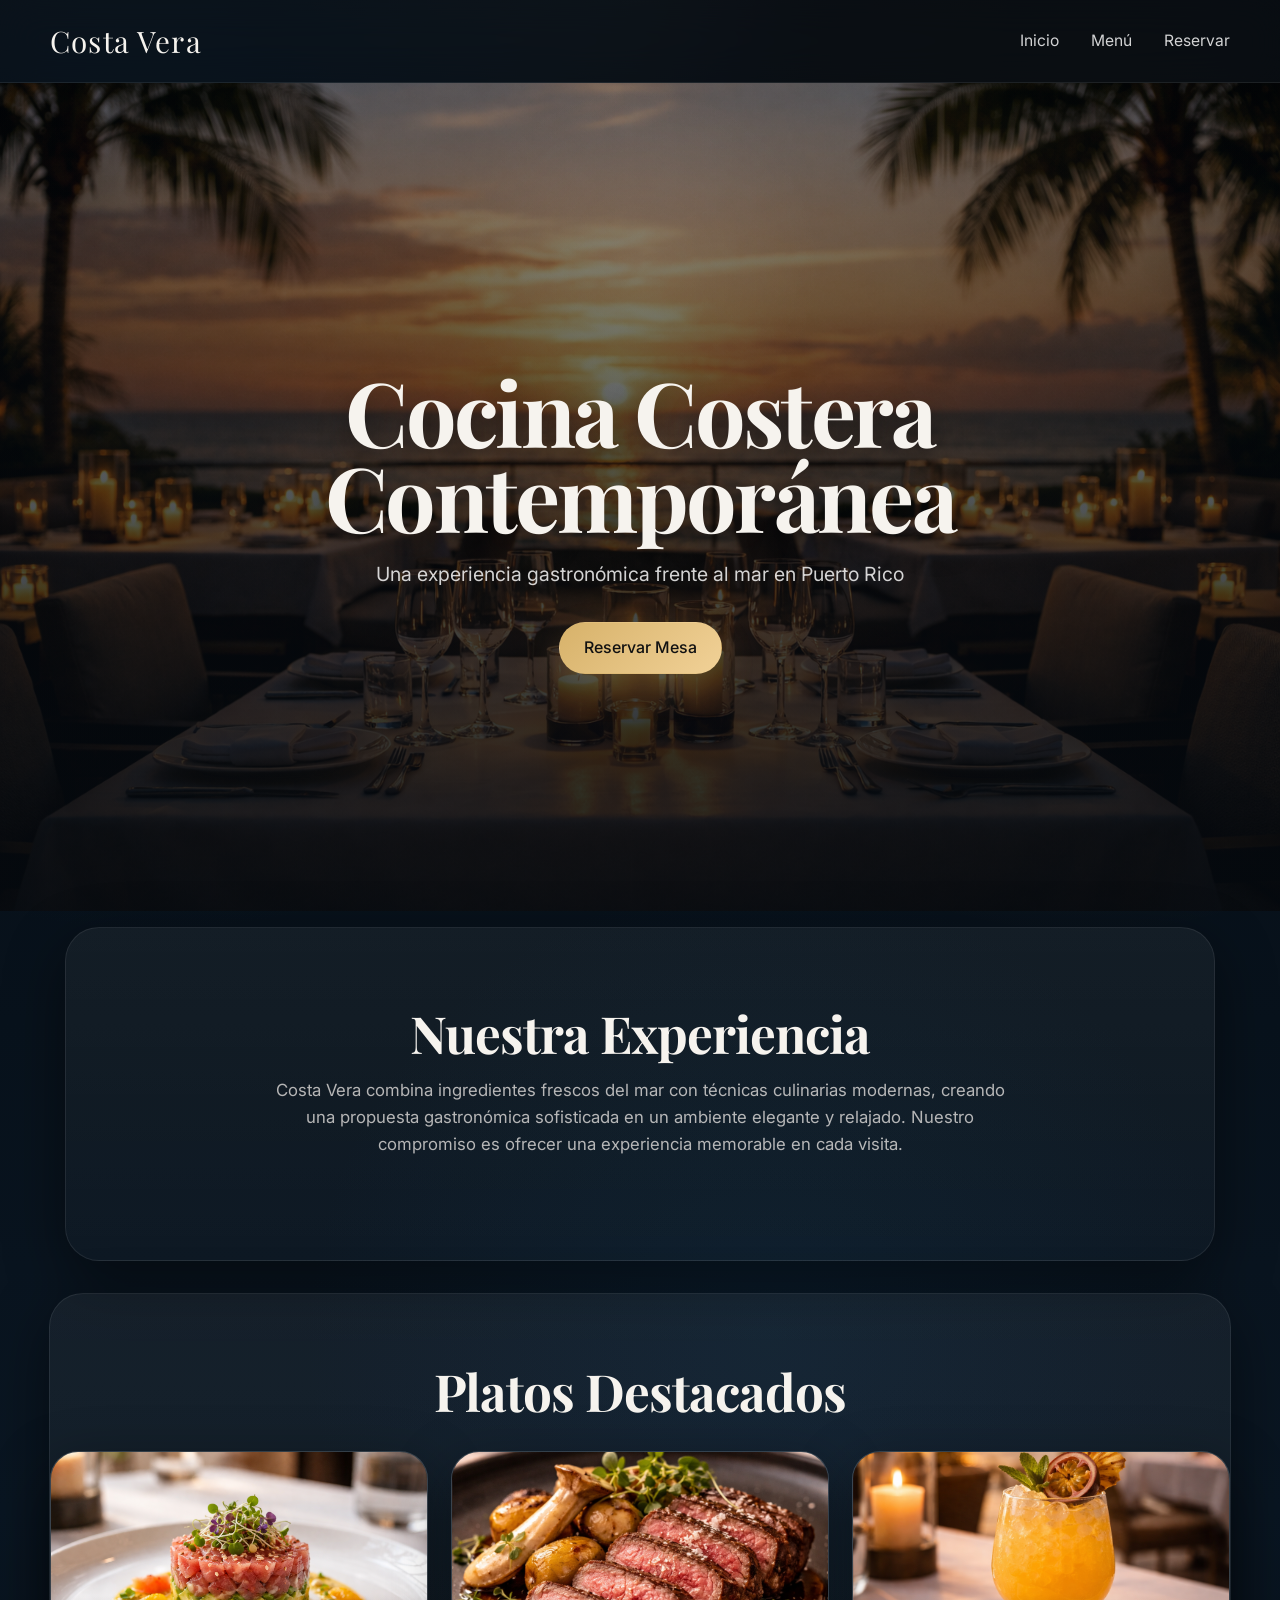
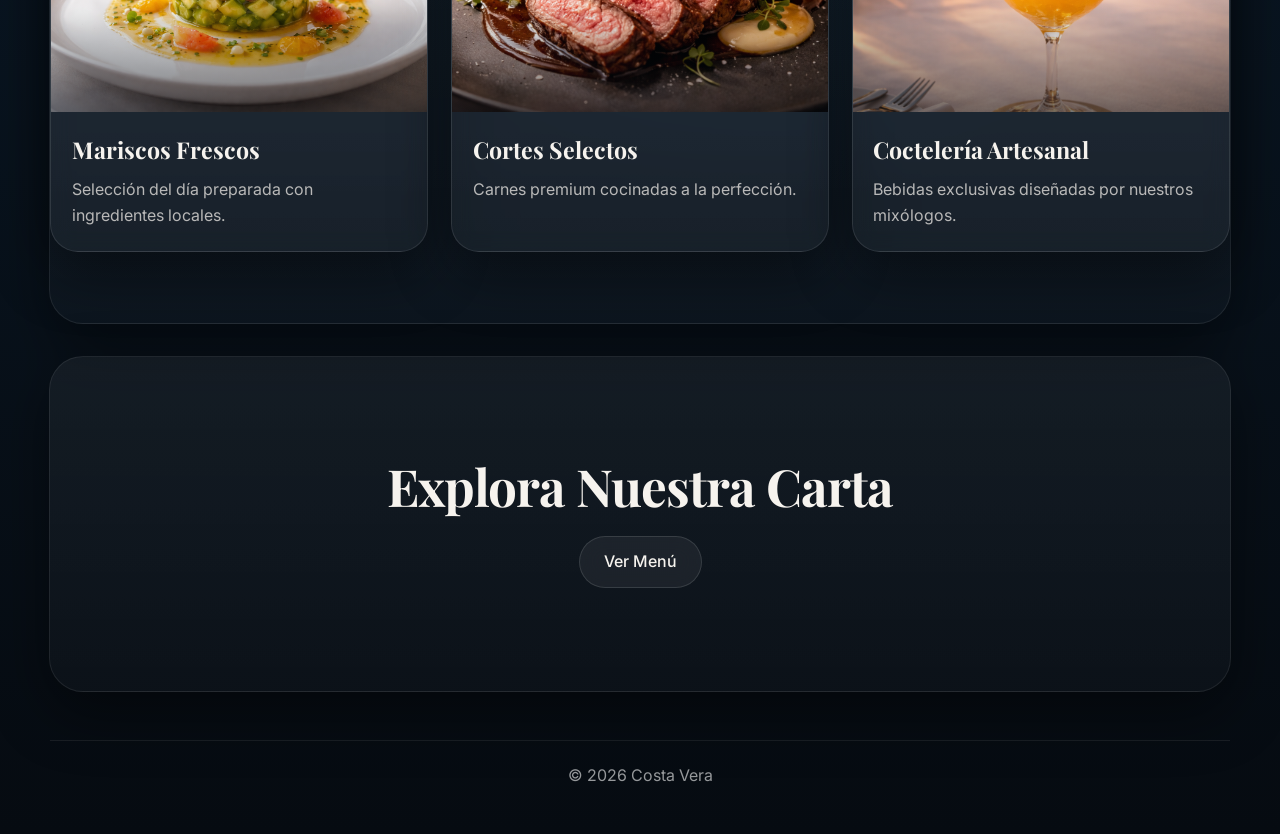
==== index.html @ 9f325da0 "Update index.html" ====
<!DOCTYPE html>
<html lang="es">
<head>
  <meta charset="UTF-8">
<meta name="viewport" content="width=device-width, initial-scale=1.0, viewport-fit=cover">
<meta name="theme-color" content="#060b11">
  <title>Costa Vera | Restaurante</title>

  <!-- CSS -->
  <link rel="stylesheet" href="css/styles.css">

  <!-- Fonts -->
  <link href="https://fonts.googleapis.com/css2?family=Playfair+Display:wght@500;700&family=Inter:wght@300;400;500&display=swap" rel="stylesheet">
</head>

<body>

  <!-- NAVBAR -->
  <header class="header">
    <div class="container nav">
      <div class="logo">Costa Vera</div>

      <nav>
        <ul class="nav-links">
          <li><a href="index.html">Inicio</a></li>
          <li><a href="menu.html">Menú</a></li>
          <li><a href="reservas.html">Reservar</a></li>
        </ul>
      </nav>
    </div>
  </header>

  <!-- HERO -->
  <section class="hero">
    <div class="hero-overlay">
      <h1>Cocina Costera Contemporánea</h1>
      <p>Una experiencia gastronómica frente al mar en Puerto Rico</p>
      <a href="reservas.html" class="btn-primary">Reservar Mesa</a>
    </div>
  </section>

  <!-- ABOUT -->
  <section class="about container">
    <div class="about-text">
      <h2>Nuestra Experiencia</h2>
      <p>
        Costa Vera combina ingredientes frescos del mar con técnicas culinarias modernas,
        creando una propuesta gastronómica sofisticada en un ambiente elegante y relajado.
        Nuestro compromiso es ofrecer una experiencia memorable en cada visita.
      </p>
    </div>
  </section>

  <!-- FEATURED DISHES -->
  <section class="featured">
    <div class="container">
      <h2>Platos Destacados</h2>

      <div class="cards">

     <div class="card">
  <div class="card-img" style="background-image: url('assets/img/dish1.jpg');"></div>
  <h3>Mariscos Frescos</h3>
  <p>Selección del día preparada con ingredientes locales.</p>
</div>

<div class="card">
  <div class="card-img" style="background-image: url('assets/img/dish2.jpg');"></div>
  <h3>Cortes Selectos</h3>
  <p>Carnes premium cocinadas a la perfección.</p>
</div>

<div class="card">
  <div class="card-img" style="background-image: url('assets/img/cocktail1.jpg');"></div>
  <h3>Coctelería Artesanal</h3>
  <p>Bebidas exclusivas diseñadas por nuestros mixólogos.</p>
</div>

      </div>
    </div>
  </section>

  <!-- CTA -->
  <section class="cta">
    <div class="container">
      <h2>Explora Nuestra Carta</h2>
      <a href="menu.html" class="btn-secondary">Ver Menú</a>
    </div>
  </section>

  <!-- FOOTER -->
  <footer class="footer">
    <div class="container">
      <p>© 2026 Costa Vera</p>
    </div>
  </footer>

</body>
</html>
---- css/styles.css ----
:root {
  --bg: #060b11;
  --bg-2: #0b1320;
  --bg-3: #0f1c2b;
  --surface: rgba(255, 255, 255, 0.06);
  --surface-strong: rgba(255, 255, 255, 0.1);
  --border: rgba(255, 255, 255, 0.12);
  --text: #f6f3ee;
  --muted: rgba(246, 243, 238, 0.72);
  --gold: #d8b36a;
  --gold-soft: rgba(216, 179, 106, 0.22);
  --shadow: 0 20px 60px rgba(0, 0, 0, 0.45);
  --radius-xl: 28px;
  --radius-lg: 22px;
  --radius-md: 16px;
  --container: 1180px;
  --transition: 0.35s ease;
}

* {
  margin: 0;
  padding: 0;
  box-sizing: border-box;
}

html {
  scroll-behavior: smooth;
}

body {
  font-family: 'Inter', sans-serif;
  color: var(--text);
  background:
    radial-gradient(circle at 12% 10%, rgba(35, 90, 138, 0.28), transparent 28%),
    radial-gradient(circle at 85% 18%, rgba(216, 179, 106, 0.14), transparent 22%),
    radial-gradient(circle at 60% 55%, rgba(15, 59, 94, 0.18), transparent 30%),
    linear-gradient(180deg, #05080d 0%, #071019 32%, #0a1622 62%, #060b11 100%);
  min-height: 100vh;
  line-height: 1.6;
  position: relative;
  overflow-x: hidden;
}

/* Fondo global premium por capas */
body::before {
  content: "";
  position: fixed;
  inset: 0;
  background:
    linear-gradient(to bottom, rgba(255,255,255,0.03), transparent 20%, transparent 80%, rgba(255,255,255,0.02)),
    radial-gradient(circle at top, rgba(255,255,255,0.04), transparent 35%);
  pointer-events: none;
  z-index: -2;
}

body::after {
  content: "";
  position: fixed;
  inset: 0;
  background-image:
    linear-gradient(rgba(255,255,255,0.025) 1px, transparent 1px),
    linear-gradient(90deg, rgba(255,255,255,0.025) 1px, transparent 1px);
  background-size: 120px 120px;
  mask-image: linear-gradient(to bottom, rgba(0,0,0,0.35), rgba(0,0,0,0.05));
  opacity: 0.22;
  pointer-events: none;
  z-index: -1;
}

img {
  max-width: 100%;
  display: block;
}

a {
  text-decoration: none;
  color: inherit;
}

button,
input,
select,
textarea {
  font: inherit;
}

.container {
  width: min(var(--container), calc(100% - 2rem));
  margin: 0 auto;
}

/* HEADER */
.header {
  position: sticky;
  top: 0;
  z-index: 100;
  backdrop-filter: blur(18px);
  -webkit-backdrop-filter: blur(18px);
  background: rgba(6, 11, 17, 0.55);
  border-bottom: 1px solid rgba(255,255,255,0.08);
}

.nav {
  min-height: 82px;
  display: flex;
  align-items: center;
  justify-content: space-between;
  gap: 1rem;
}

.logo {
  font-family: 'Playfair Display', serif;
  font-size: 1.85rem;
  letter-spacing: 0.04em;
  color: var(--text);
}

.nav-links {
  list-style: none;
  display: flex;
  align-items: center;
  gap: 2rem;
}

.nav-links a {
  color: rgba(255,255,255,0.82);
  font-size: 0.98rem;
  transition: color var(--transition), opacity var(--transition);
  position: relative;
}

.nav-links a::after {
  content: "";
  position: absolute;
  left: 0;
  bottom: -8px;
  width: 100%;
  height: 1px;
  background: linear-gradient(90deg, transparent, var(--gold), transparent);
  transform: scaleX(0);
  transform-origin: center;
  transition: transform var(--transition);
}

.nav-links a:hover {
  color: #fff;
}

.nav-links a:hover::after {
  transform: scaleX(1);
}

/* BOTONES */
.btn-primary,
.btn-secondary {
  display: inline-flex;
  align-items: center;
  justify-content: center;
  min-height: 52px;
  padding: 0 1.5rem;
  border-radius: 999px;
  font-weight: 500;
  transition: transform var(--transition), box-shadow var(--transition), background var(--transition), border-color var(--transition);
  border: 1px solid transparent;
}

.btn-primary {
  background: linear-gradient(135deg, #d7b26a 0%, #f1d197 100%);
  color: #111;
  box-shadow: 0 14px 34px rgba(216, 179, 106, 0.22);
}

.btn-primary:hover {
  transform: translateY(-2px);
  box-shadow: 0 20px 40px rgba(216, 179, 106, 0.28);
}

.btn-secondary {
  background: rgba(255,255,255,0.06);
  color: var(--text);
  border-color: rgba(255,255,255,0.12);
  backdrop-filter: blur(12px);
  -webkit-backdrop-filter: blur(12px);
}

.btn-secondary:hover {
  transform: translateY(-2px);
  background: rgba(255,255,255,0.1);
  border-color: rgba(255,255,255,0.2);
}

.full {
  width: 100%;
}

/* HERO HOME */
.hero {
  min-height: 92vh;
  display: flex;
  align-items: center;
  justify-content: center;
  text-align: center;
  position: relative;
  padding: 7rem 1rem 4rem;
  background:
    linear-gradient(180deg, rgba(4, 8, 12, 0.32), rgba(4, 8, 12, 0.65)),
    url('../assets/img/hero.jpg') center center / cover no-repeat;
}

.hero::before {
  content: "";
  position: absolute;
  inset: 0;
  background:
    radial-gradient(circle at 50% 22%, rgba(255,255,255,0.08), transparent 20%),
    linear-gradient(to bottom, rgba(6, 11, 17, 0.15), rgba(6, 11, 17, 0.65));
}

.hero-overlay {
  position: relative;
  z-index: 1;
  max-width: 860px;
  padding: 2rem;
}

.hero-overlay h1 {
  font-family: 'Playfair Display', serif;
  font-size: clamp(2.8rem, 7vw, 5.8rem);
  line-height: 0.95;
  font-weight: 700;
  letter-spacing: -0.03em;
  margin-bottom: 1.25rem;
  text-shadow: 0 12px 30px rgba(0,0,0,0.45);
}

.hero-overlay p {
  max-width: 700px;
  margin: 0 auto 2rem;
  font-size: clamp(1rem, 2vw, 1.22rem);
  color: rgba(255,255,255,0.82);
}

/* SECCIONES GENERALES */
section {
  position: relative;
}

.about,
.featured,
.cta,
.menu-hero,
.menu-categories,
.menu-section,
.reservas-hero,
.reservas-form-section {
  padding: 5.5rem 0;
}

/* Paneles por zonas */
.about::before,
.featured::before,
.cta::before,
.menu-hero::before,
.menu-categories::before,
.menu-section::before,
.reservas-hero::before,
.reservas-form-section::before {
  content: "";
  position: absolute;
  inset: 1rem auto 1rem auto;
  width: min(var(--container), calc(100% - 2rem));
  left: 50%;
  transform: translateX(-50%);
  border-radius: 34px;
  background: linear-gradient(180deg, rgba(255,255,255,0.05), rgba(255,255,255,0.025));
  border: 1px solid rgba(255,255,255,0.08);
  box-shadow: var(--shadow);
  z-index: 0;
}

.about > *,
.featured > *,
.cta > *,
.menu-hero > *,
.menu-categories > *,
.menu-section > *,
.reservas-hero > *,
.reservas-form-section > * {
  position: relative;
  z-index: 1;
}

/* HOME ABOUT */
.about {
  padding-top: 4rem;
}

.about .about-text {
  max-width: 780px;
  margin: 0 auto;
  text-align: center;
  padding: 2rem 1rem;
}

.about h2,
.featured h2,
.cta h2,
.menu-hero h1,
.menu-section h2,
.reservas-hero h1 {
  font-family: 'Playfair Display', serif;
  font-size: clamp(2rem, 4vw, 3.2rem);
  line-height: 1.05;
  margin-bottom: 1rem;
  letter-spacing: -0.02em;
}

.about p,
.cta p,
.menu-hero p,
.reservas-hero p {
  color: var(--muted);
  font-size: 1.05rem;
  max-width: 760px;
}

/* FEATURED */
.featured .container > h2 {
  text-align: center;
  margin-bottom: 2rem;
}

.cards {
  display: grid;
  grid-template-columns: repeat(3, 1fr);
  gap: 1.4rem;
}

.card {
  background: linear-gradient(180deg, rgba(255,255,255,0.08), rgba(255,255,255,0.04));
  border: 1px solid rgba(255,255,255,0.1);
  border-radius: var(--radius-xl);
  overflow: hidden;
  box-shadow: var(--shadow);
  transition: transform var(--transition), border-color var(--transition), box-shadow var(--transition);
  backdrop-filter: blur(10px);
  -webkit-backdrop-filter: blur(10px);
}

.card:hover {
  transform: translateY(-6px);
  border-color: rgba(216, 179, 106, 0.35);
  box-shadow: 0 24px 60px rgba(0, 0, 0, 0.55);
}

.card-img {
  height: 260px;
  background-size: cover;
  background-position: center;
  position: relative;
}

.card-img::after {
  content: "";
  position: absolute;
  inset: 0;
  background: linear-gradient(to top, rgba(6,11,17,0.55), transparent 45%);
}

.card h3,
.card p {
  padding-left: 1.3rem;
  padding-right: 1.3rem;
}

.card h3 {
  font-family: 'Playfair Display', serif;
  font-size: 1.45rem;
  margin-top: 1.2rem;
  margin-bottom: 0.55rem;
}

.card p {
  padding-bottom: 1.4rem;
  color: var(--muted);
}

/* CTA */
.cta .container {
  text-align: center;
  padding: 2rem 1rem;
}

.cta h2 {
  margin-bottom: 1.4rem;
}

/* MENU PAGE */
.menu-page {
  position: relative;
}

.menu-hero {
  text-align: center;
  padding-top: 6.5rem;
  padding-bottom: 3.5rem;
}

.menu-hero p {
  margin: 0 auto;
}

.menu-categories {
  padding-top: 0;
  padding-bottom: 2rem;
}

.menu-categories::before {
  top: 0;
  bottom: 0;
  background: transparent;
  border: 0;
  box-shadow: none;
}

.category-pills {
  display: flex;
  justify-content: center;
  gap: 0.85rem;
  flex-wrap: wrap;
}

.category-pill {
  border: 1px solid rgba(255,255,255,0.12);
  background: rgba(255,255,255,0.06);
  color: rgba(255,255,255,0.86);
  padding: 0.8rem 1.15rem;
  border-radius: 999px;
  cursor: pointer;
  transition: all var(--transition);
  backdrop-filter: blur(10px);
  -webkit-backdrop-filter: blur(10px);
}

.category-pill:hover,
.category-pill.active {
  background: linear-gradient(135deg, #d7b26a 0%, #f1d197 100%);
  color: #111;
  border-color: transparent;
  box-shadow: 0 10px 24px rgba(216, 179, 106, 0.2);
}

.menu-section {
  padding-top: 2.5rem;
}

.menu-section h2 {
  text-align: center;
  margin-bottom: 2rem;
}

.alt-section::before {
  background:
    linear-gradient(180deg, rgba(255,255,255,0.06), rgba(255,255,255,0.03)),
    radial-gradient(circle at right top, rgba(216,179,106,0.08), transparent 22%);
}

.menu-grid {
  display: grid;
  grid-template-columns: repeat(3, 1fr);
  gap: 1.4rem;
}

.menu-card {
  background: linear-gradient(180deg, rgba(255,255,255,0.08), rgba(255,255,255,0.045));
  border: 1px solid rgba(255,255,255,0.1);
  border-radius: var(--radius-xl);
  overflow: hidden;
  box-shadow: var(--shadow);
  transition: transform var(--transition), border-color var(--transition), box-shadow var(--transition);
  backdrop-filter: blur(12px);
  -webkit-backdrop-filter: blur(12px);
}

.menu-card:hover {
  transform: translateY(-6px);
  border-color: rgba(216, 179, 106, 0.35);
  box-shadow: 0 24px 60px rgba(0, 0, 0, 0.55);
}

.menu-card-img {
  height: 250px;
  background-size: cover;
  background-position: center;
}

.menu-card-body {
  padding: 1.25rem;
}

.menu-card-top {
  display: flex;
  justify-content: space-between;
  gap: 1rem;
  align-items: flex-start;
  margin-bottom: 0.75rem;
}

.menu-card-top h3 {
  font-family: 'Playfair Display', serif;
  font-size: 1.38rem;
  line-height: 1.2;
}

.menu-card-top span {
  color: var(--gold);
  font-weight: 600;
  white-space: nowrap;
}

.menu-card p {
  color: var(--muted);
  margin-bottom: 1rem;
}

.menu-detail-btn {
  border: 1px solid rgba(255,255,255,0.12);
  background: rgba(255,255,255,0.06);
  color: var(--text);
  padding: 0.78rem 1rem;
  border-radius: 999px;
  cursor: pointer;
  transition: all var(--transition);
}

.menu-detail-btn:hover {
  background: rgba(255,255,255,0.12);
  border-color: rgba(216, 179, 106, 0.3);
}

/* MODAL */
.menu-modal {
  position: fixed;
  inset: 0;
  background: rgba(4, 8, 12, 0.75);
  display: none;
  align-items: center;
  justify-content: center;
  padding: 1rem;
  z-index: 999;
  backdrop-filter: blur(10px);
  -webkit-backdrop-filter: blur(10px);
}

.menu-modal.open {
  display: flex;
}

.menu-modal-box {
  width: min(760px, 100%);
  background: linear-gradient(180deg, rgba(12,19,29,0.95), rgba(8,13,20,0.95));
  border: 1px solid rgba(255,255,255,0.12);
  border-radius: 28px;
  box-shadow: 0 30px 80px rgba(0,0,0,0.6);
  overflow: hidden;
  position: relative;
}

.menu-modal-close {
  position: absolute;
  top: 14px;
  right: 14px;
  width: 42px;
  height: 42px;
  border: 0;
  border-radius: 50%;
  background: rgba(255,255,255,0.12);
  color: #fff;
  font-size: 1.5rem;
  cursor: pointer;
  z-index: 2;
}

.menu-modal-img {
  height: 320px;
  background-size: cover;
  background-position: center;
}

#modalTitle,
#modalPrice,
#modalDescription,
#modalExtra {
  padding-left: 1.5rem;
  padding-right: 1.5rem;
}

#modalTitle {
  font-family: 'Playfair Display', serif;
  font-size: 2rem;
  margin-top: 1.4rem;
  margin-bottom: 0.4rem;
}

.menu-modal-price,
#modalPrice {
  color: var(--gold);
  font-weight: 600;
  margin-bottom: 0.85rem;
}

#modalDescription {
  color: var(--muted);
  margin-bottom: 0.8rem;
}

.menu-modal-extra,
#modalExtra {
  color: rgba(255,255,255,0.82);
  padding-bottom: 1.6rem;
}

/* RESERVAS */
.reservas-page {
  position: relative;
}

.reservas-hero {
  text-align: center;
  padding-top: 6.5rem;
  padding-bottom: 3rem;
}

.reservas-hero p {
  margin: 0 auto;
}

.reservas-form-section {
  padding-top: 1rem;
  padding-bottom: 5rem;
}

.reservas-form {
  max-width: 860px;
  margin: 0 auto;
  padding: 2rem;
  background: linear-gradient(180deg, rgba(255,255,255,0.08), rgba(255,255,255,0.04));
  border: 1px solid rgba(255,255,255,0.1);
  border-radius: 28px;
  box-shadow: var(--shadow);
  backdrop-filter: blur(12px);
  -webkit-backdrop-filter: blur(12px);
}

.form-row {
  display: grid;
  grid-template-columns: repeat(2, 1fr);
  gap: 1.1rem;
  margin-bottom: 1.1rem;
}

.form-group {
  margin-bottom: 1.1rem;
}

.form-group label {
  display: block;
  margin-bottom: 0.55rem;
  color: rgba(255,255,255,0.86);
  font-size: 0.95rem;
}

.form-group input,
.form-group select,
.form-group textarea {
  width: 100%;
  background: rgba(255,255,255,0.06);
  border: 1px solid rgba(255,255,255,0.1);
  color: var(--text);
  border-radius: 16px;
  padding: 1rem 1rem;
  outline: none;
  transition: border-color var(--transition), background var(--transition), box-shadow var(--transition);
}

.form-group input::placeholder,
.form-group textarea::placeholder {
  color: rgba(255,255,255,0.45);
}

.form-group input:focus,
.form-group select:focus,
.form-group textarea:focus {
  border-color: rgba(216, 179, 106, 0.45);
  background: rgba(255,255,255,0.08);
  box-shadow: 0 0 0 4px rgba(216, 179, 106, 0.08);
}

textarea {
  resize: vertical;
  min-height: 130px;
}

/* FOOTER */
.footer {
  padding: 2rem 0 2.8rem;
  text-align: center;
  color: rgba(255,255,255,0.58);
}

.footer .container {
  border-top: 1px solid rgba(255,255,255,0.08);
  padding-top: 1.4rem;
}

/* RESPONSIVE */
@media (max-width: 1024px) {
  .cards,
  .menu-grid {
    grid-template-columns: repeat(2, 1fr);
  }

  .hero {
    min-height: 78vh;
  }
}

@media (max-width: 768px) {
  .nav {
    flex-direction: column;
    justify-content: center;
    padding: 1rem 0;
  }

  .nav-links {
    gap: 1.1rem;
    flex-wrap: wrap;
    justify-content: center;
  }

  .hero-overlay {
    padding: 1rem;
  }

  .cards,
  .menu-grid,
  .form-row {
    grid-template-columns: 1fr;
  }

  .card-img,
  .menu-card-img {
    height: 220px;
  }

  .menu-modal-img {
    height: 240px;
  }

  .about,
  .featured,
  .cta,
  .menu-hero,
  .menu-categories,
  .menu-section,
  .reservas-hero,
  .reservas-form-section {
    padding: 4rem 0;
  }

  .reservas-form {
    padding: 1.2rem;
  }
}

@media (max-width: 560px) {
  .logo {
    font-size: 1.55rem;
  }

  .hero-overlay h1 {
    font-size: 2.5rem;
  }

  .hero-overlay p,
  .about p,
  .menu-hero p,
  .reservas-hero p {
    font-size: 0.98rem;
  }

  .btn-primary,
  .btn-secondary {
    width: 100%;
  }

  .menu-card-top {
    flex-direction: column;
    gap: 0.3rem;
  }
}
.menu-hero,
.reservas-hero {
  position: relative;
  overflow: hidden;
  background:
    linear-gradient(180deg, rgba(4, 8, 12, 0.55), rgba(4, 8, 12, 0.72)),
    url('../assets/img/hero.jpg') center center / cover no-repeat;
}

.menu-hero::after,
.reservas-hero::after {
  content: "";
  position: absolute;
  inset: 0;
  background:
    radial-gradient(circle at 50% 20%, rgba(255,255,255,0.06), transparent 24%),
    linear-gradient(to bottom, rgba(6,11,17,0.18), rgba(6,11,17,0.58));
  pointer-events: none;
}

.menu-hero .container,
.reservas-hero .container {
  position: relative;
  z-index: 2;
}
/* FIX: capas visuales no bloquean clicks */
.menu-section::before,
.menu-hero::before,
.menu-hero::after,
.reservas-hero::before,
.reservas-hero::after,
.about::before,
.featured::before,
.cta::before,
.reservas-form-section::before {
  pointer-events: none !important;
}

.menu-modal {
  pointer-events: none;
}

.menu-modal.active {
  pointer-events: auto;
}

.menu-modal-box,
.menu-modal-close {
  pointer-events: auto;
}
.menu-modal.open,
.menu-modal.active {
  display: flex !important;
}
.menu-section::before,
.menu-hero::before,
.menu-hero::after,
.reservas-hero::before,
.reservas-hero::after,
.about::before,
.featured::before,
.cta::before,
.reservas-form-section::before {
  pointer-events: none !important;
}
.menu-modal-close {
  position: absolute;
  top: 16px;
  right: 16px;
  width: 46px;
  height: 46px;
  border: 1px solid rgba(255,255,255,0.14);
  border-radius: 50%;
  background: rgba(8, 13, 20, 0.75);
  backdrop-filter: blur(12px);
  -webkit-backdrop-filter: blur(12px);
  color: #ffffff;
  font-size: 1.8rem;
  line-height: 1;
  display: flex;
  align-items: center;
  justify-content: center;
  cursor: pointer;
  z-index: 20;
  box-shadow: 0 10px 30px rgba(0,0,0,0.45);
  transition: all 0.3s ease;
}

.menu-modal-close:hover {
  background: rgba(216, 179, 106, 0.18);
  border-color: rgba(216, 179, 106, 0.4);
  transform: scale(1.05);
}
.menu-modal {
  display: none;
  align-items: center;
  justify-content: center;
  padding: 1.5rem;
}

.menu-modal.open {
  display: flex !important;
}

.menu-modal-box {
  position: relative;
  max-width: 760px;
  width: 100%;
  z-index: 2;
}
/* Ajuste específico para cócteles */
.menu-section[data-section="cocteles"] .menu-card-img {
  background-size: cover;
  background-position: center 32%;
}
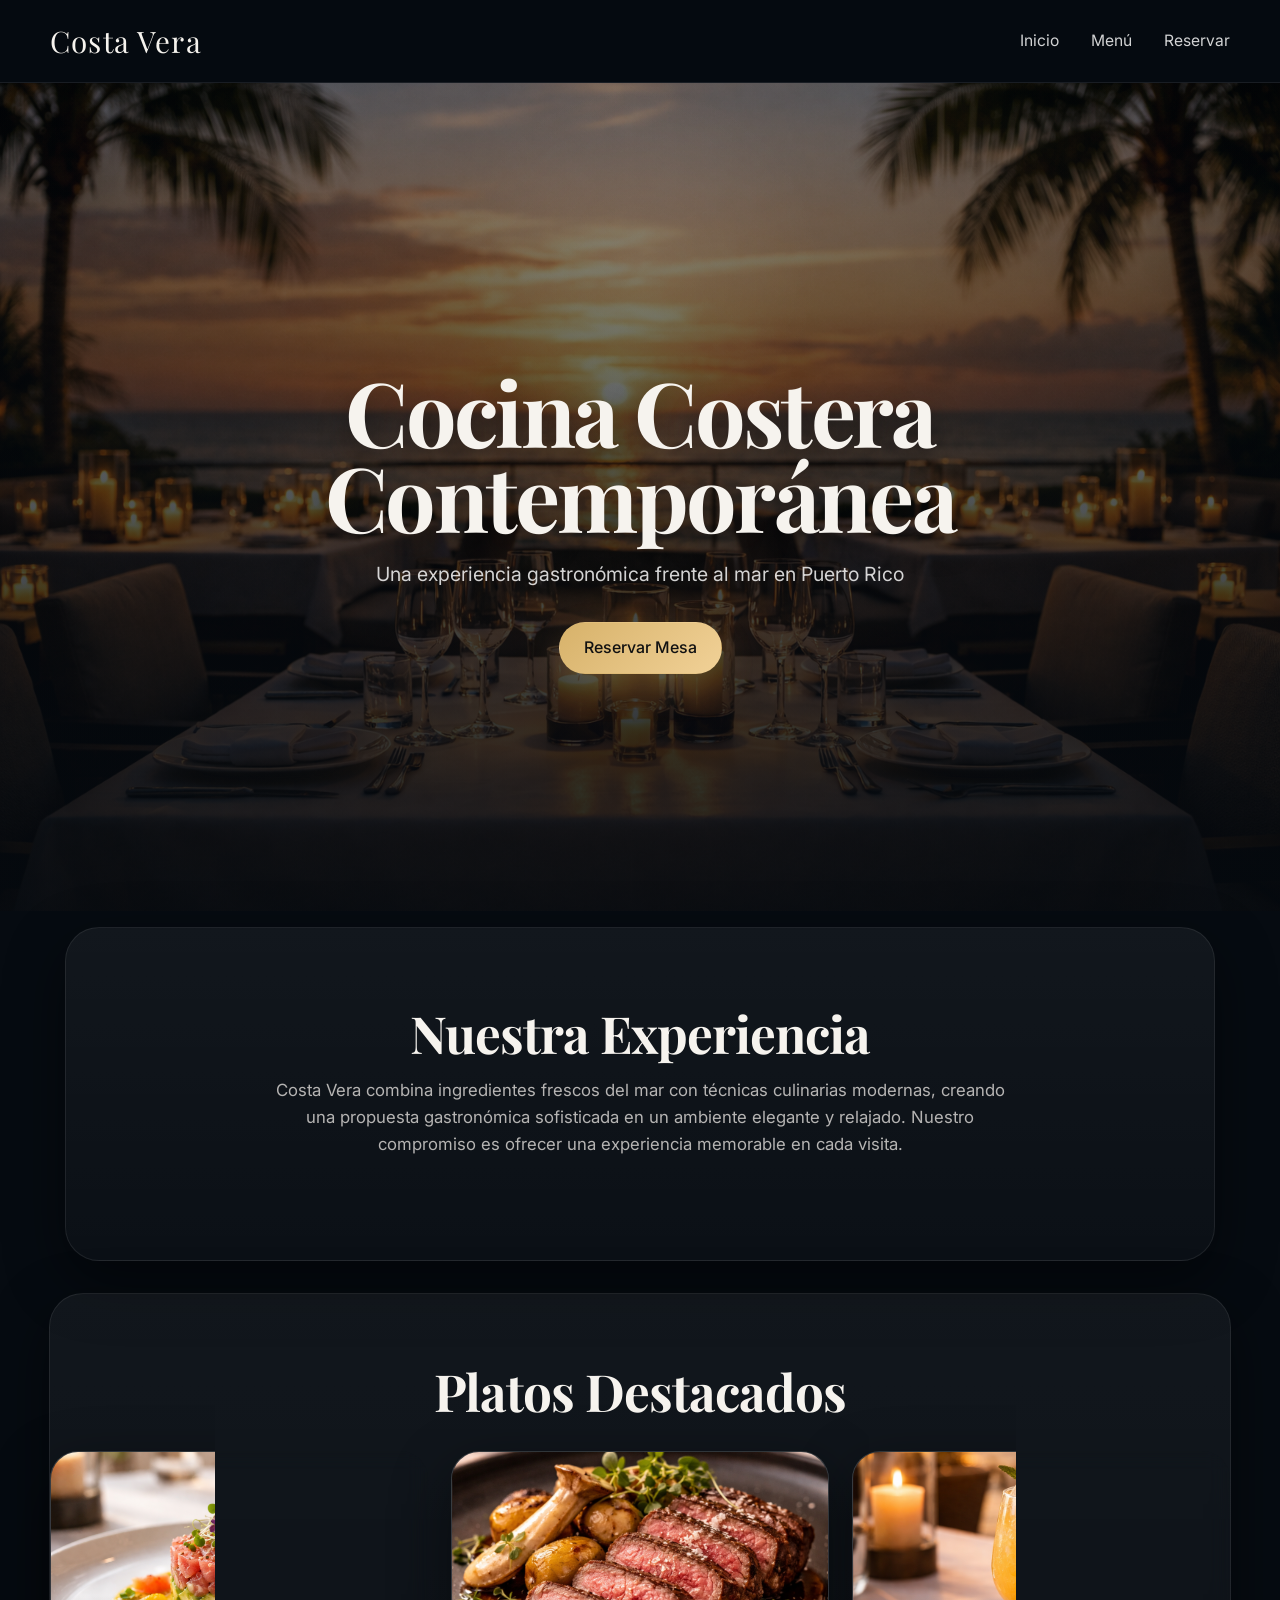
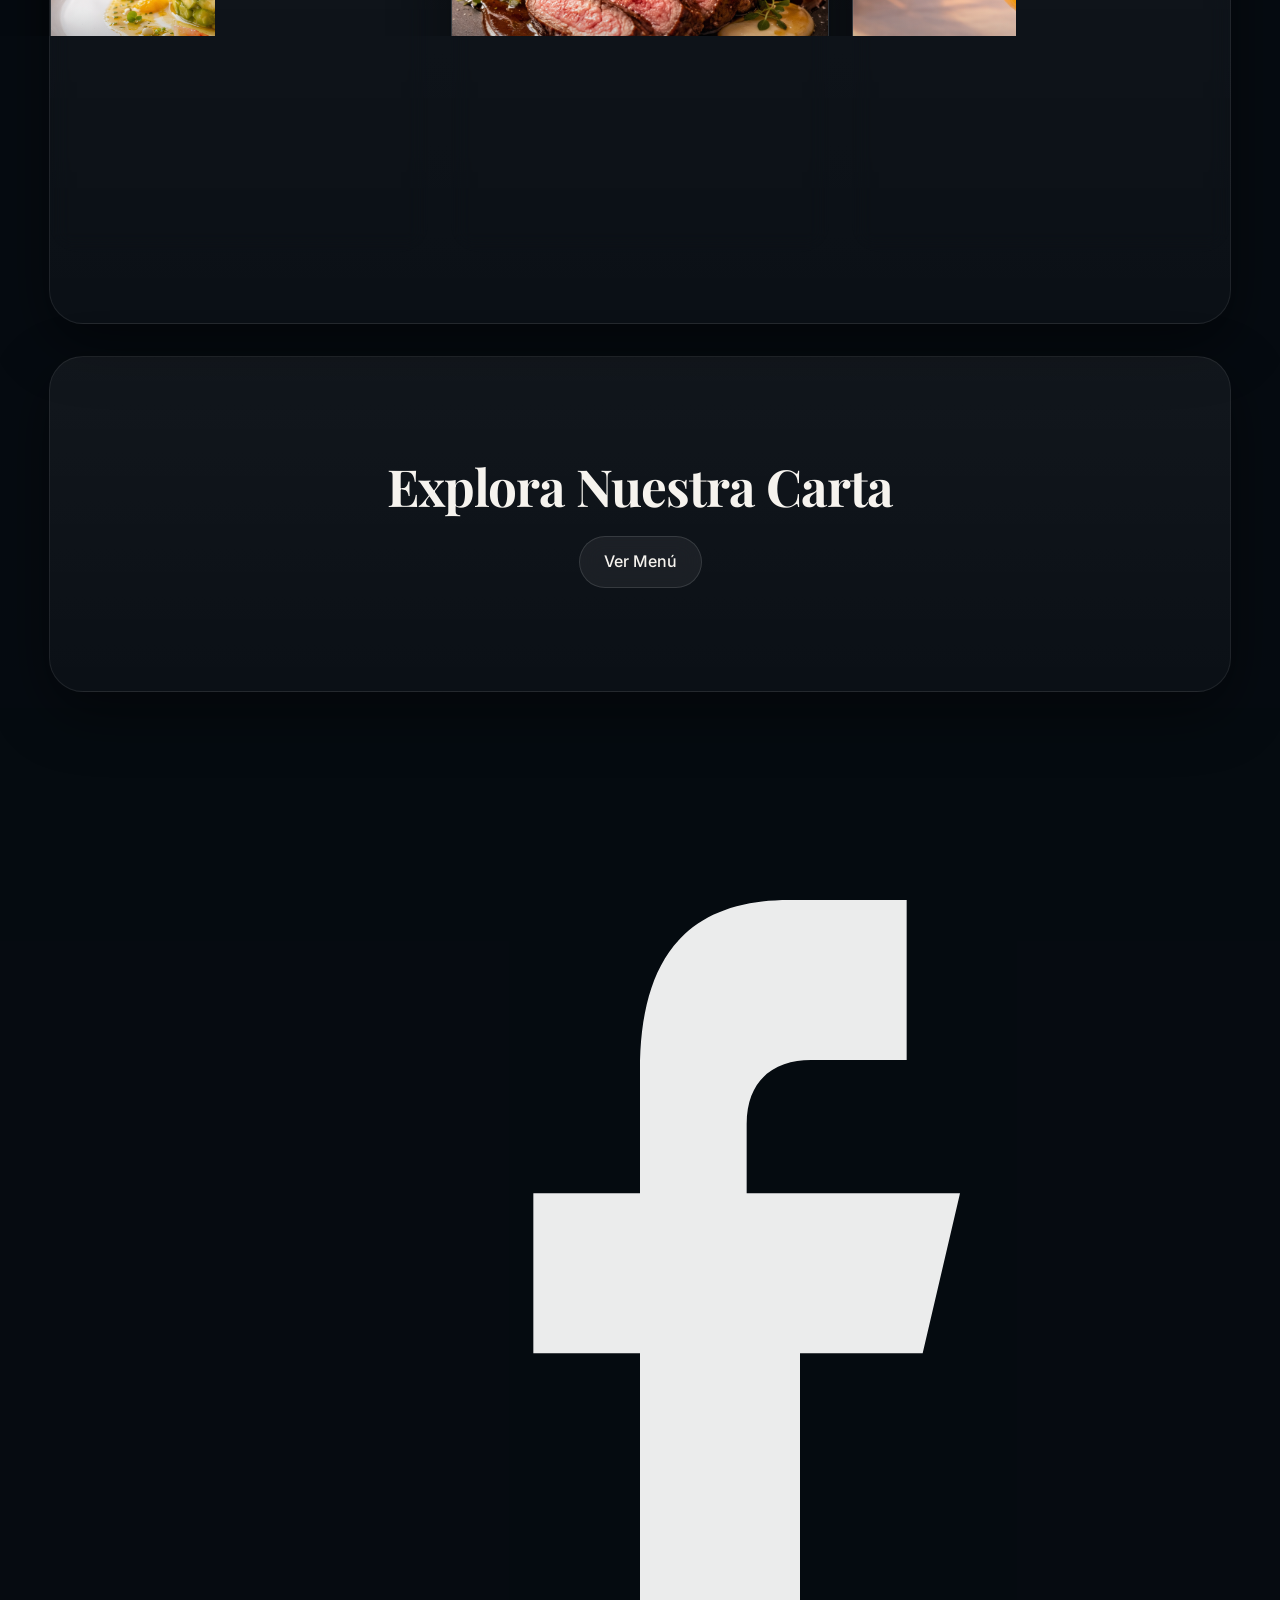
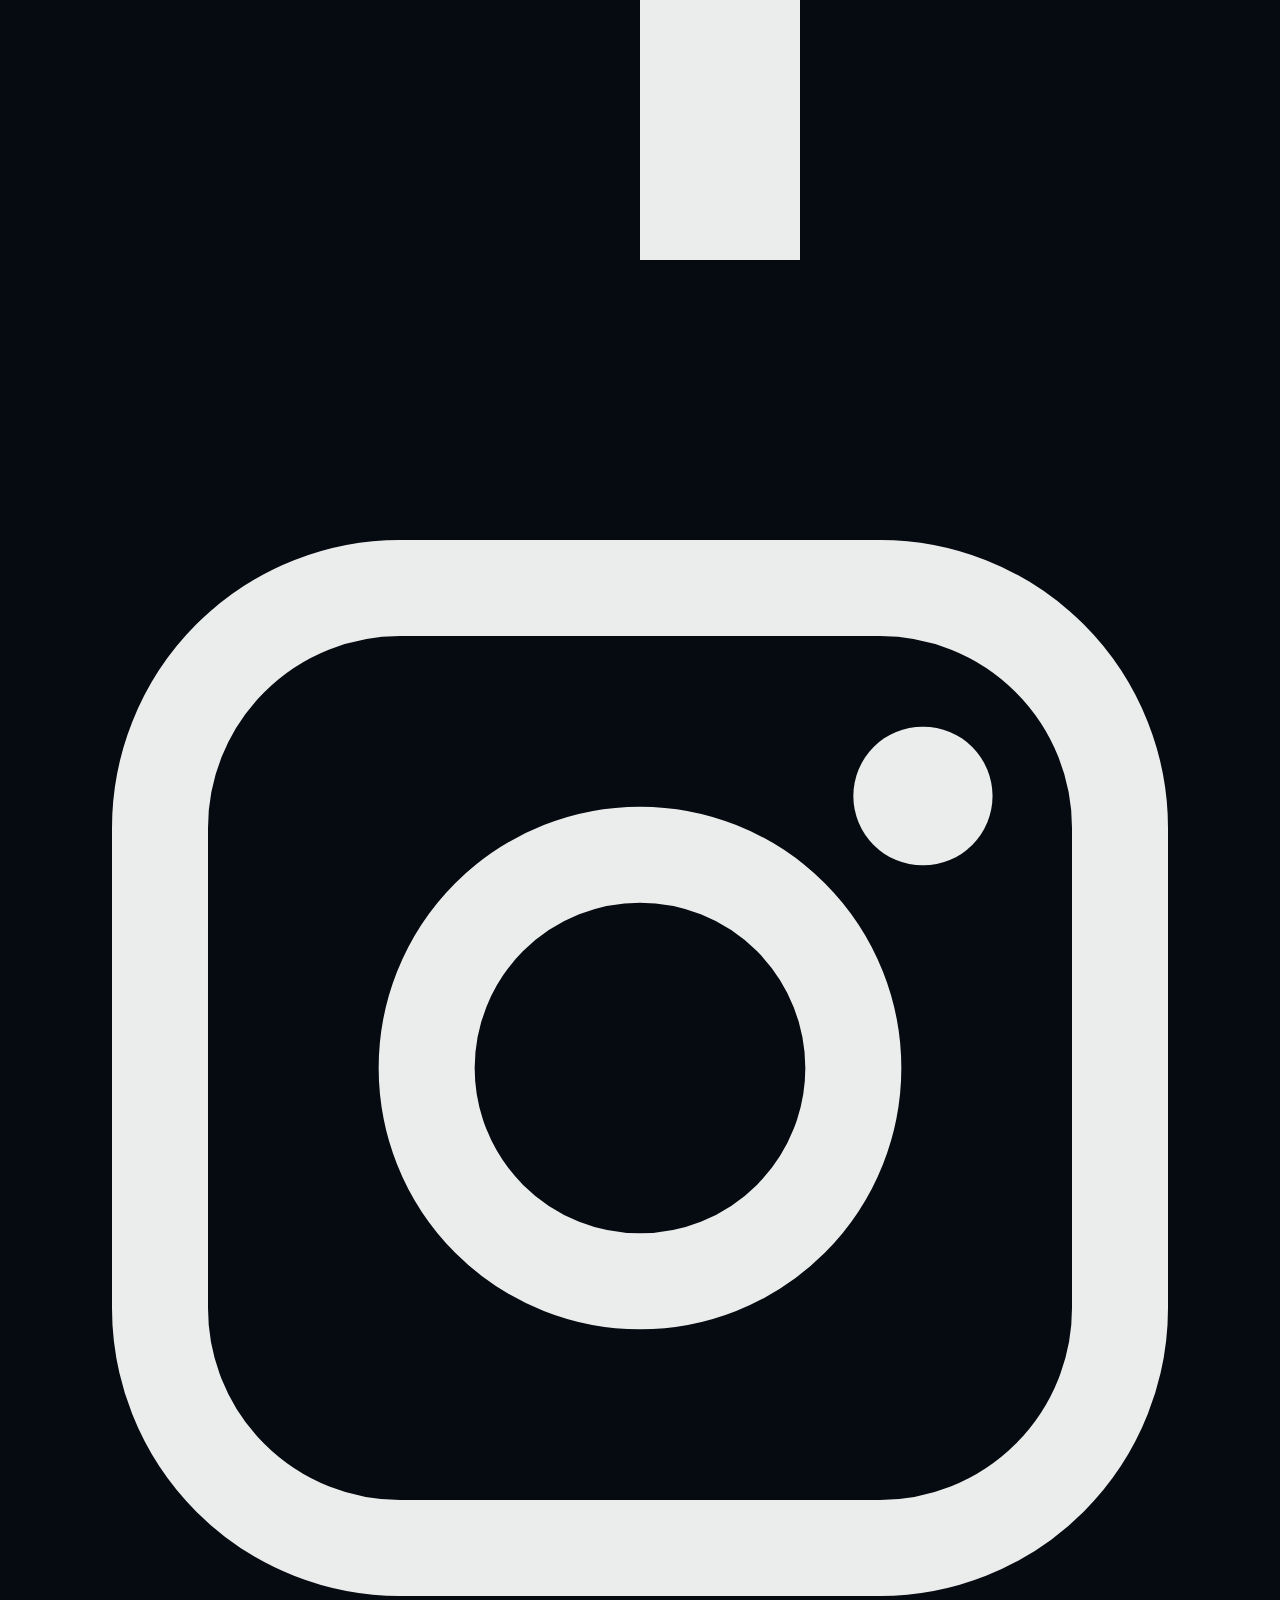
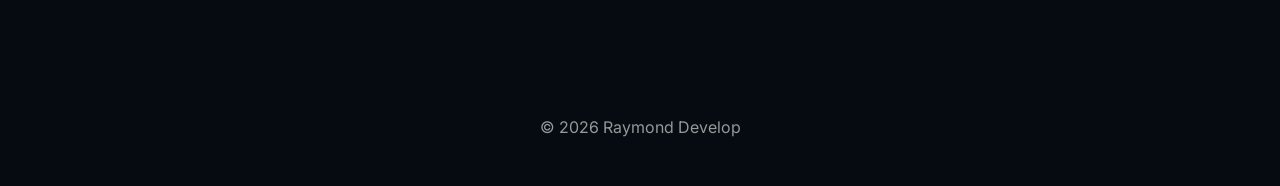
==== commit 8104dc27: "Update index.html" ====
--- a/index.html
+++ b/index.html
@@ -89,11 +89,55 @@
   </section>
 
   <!-- FOOTER -->
-  <footer class="footer">
-    <div class="container">
-      <p>© 2026 Costa Vera</p>
-    </div>
-  </footer>
+  <footer class="footer" aria-label="Pie de página">
+  <div class="social" aria-label="Redes sociales">
+    <a
+      href="https://www.facebook.com/share/1BkmiTHZhH/?mibextid=wwXIfr"
+      target="_blank"
+      rel="noopener"
+      aria-label="Facebook de Raymond Develop"
+      title="Facebook"
+    >
+      <svg viewBox="0 0 24 24" fill="none" aria-hidden="true">
+        <path d="M14 8.5V7.2c0-.9.6-1.2 1.2-1.2H17V3h-2.2C12.7 3 12 4.3 12 6.2v2.3H10v3h2V21h3v-9.5h2.3l.7-3H15Z"
+              fill="white" fill-opacity=".92"/>
+      </svg>
+    </a>
+
+    <a
+      href="https://www.instagram.com/raymonddevelop?igsh=MXF5cGNqOG11cG5yZg=="
+      target="_blank"
+      rel="noopener"
+      aria-label="Instagram de Raymond Develop"
+      title="Instagram"
+    >
+      <svg viewBox="0 0 24 24" fill="none" aria-hidden="true">
+        <path d="M7.5 3h9A4.5 4.5 0 0 1 21 7.5v9A4.5 4.5 0 0 1 16.5 21h-9A4.5 4.5 0 0 1 3 16.5v-9A4.5 4.5 0 0 1 7.5 3Z"
+              stroke="white" stroke-opacity=".92" stroke-width="1.8"/>
+        <path d="M12 16a4 4 0 1 0 0-8 4 4 0 0 0 0 8Z"
+              stroke="white" stroke-opacity=".92" stroke-width="1.8"/>
+        <path d="M17.3 6.9h.01"
+              stroke="white" stroke-opacity=".92" stroke-width="2.6" stroke-linecap="round"/>
+      </svg>
+    </a>
+  </div>
+
+  <div class="copyright">
+    © <span id="year"></span>
+    <a
+      href="https://raymonddevelop.com"
+      target="_blank"
+      rel="noopener"
+      class="copyright-link"
+    >
+      Raymond Develop
+    </a>
+  </div>
+</footer>
+
+<script>
+  document.getElementById("year").textContent = new Date().getFullYear();
+</script>
 
 </body>
 </html>
--- a/css/styles.css
+++ b/css/styles.css
@@ -914,3 +914,24 @@
   background-size: cover;
   background-position: center 32%;
 }
+html,
+body {
+  margin: 0;
+  padding: 0;
+  background: #060b11;
+  min-height: 100%;
+}
+
+body {
+  min-height: 100dvh;
+}
+
+/* iPhone safe areas */
+body::before {
+  padding-top: env(safe-area-inset-top);
+  padding-bottom: env(safe-area-inset-bottom);
+}
+.header,
+.footer {
+  background-color: rgba(6, 11, 17, 0.92);
+}
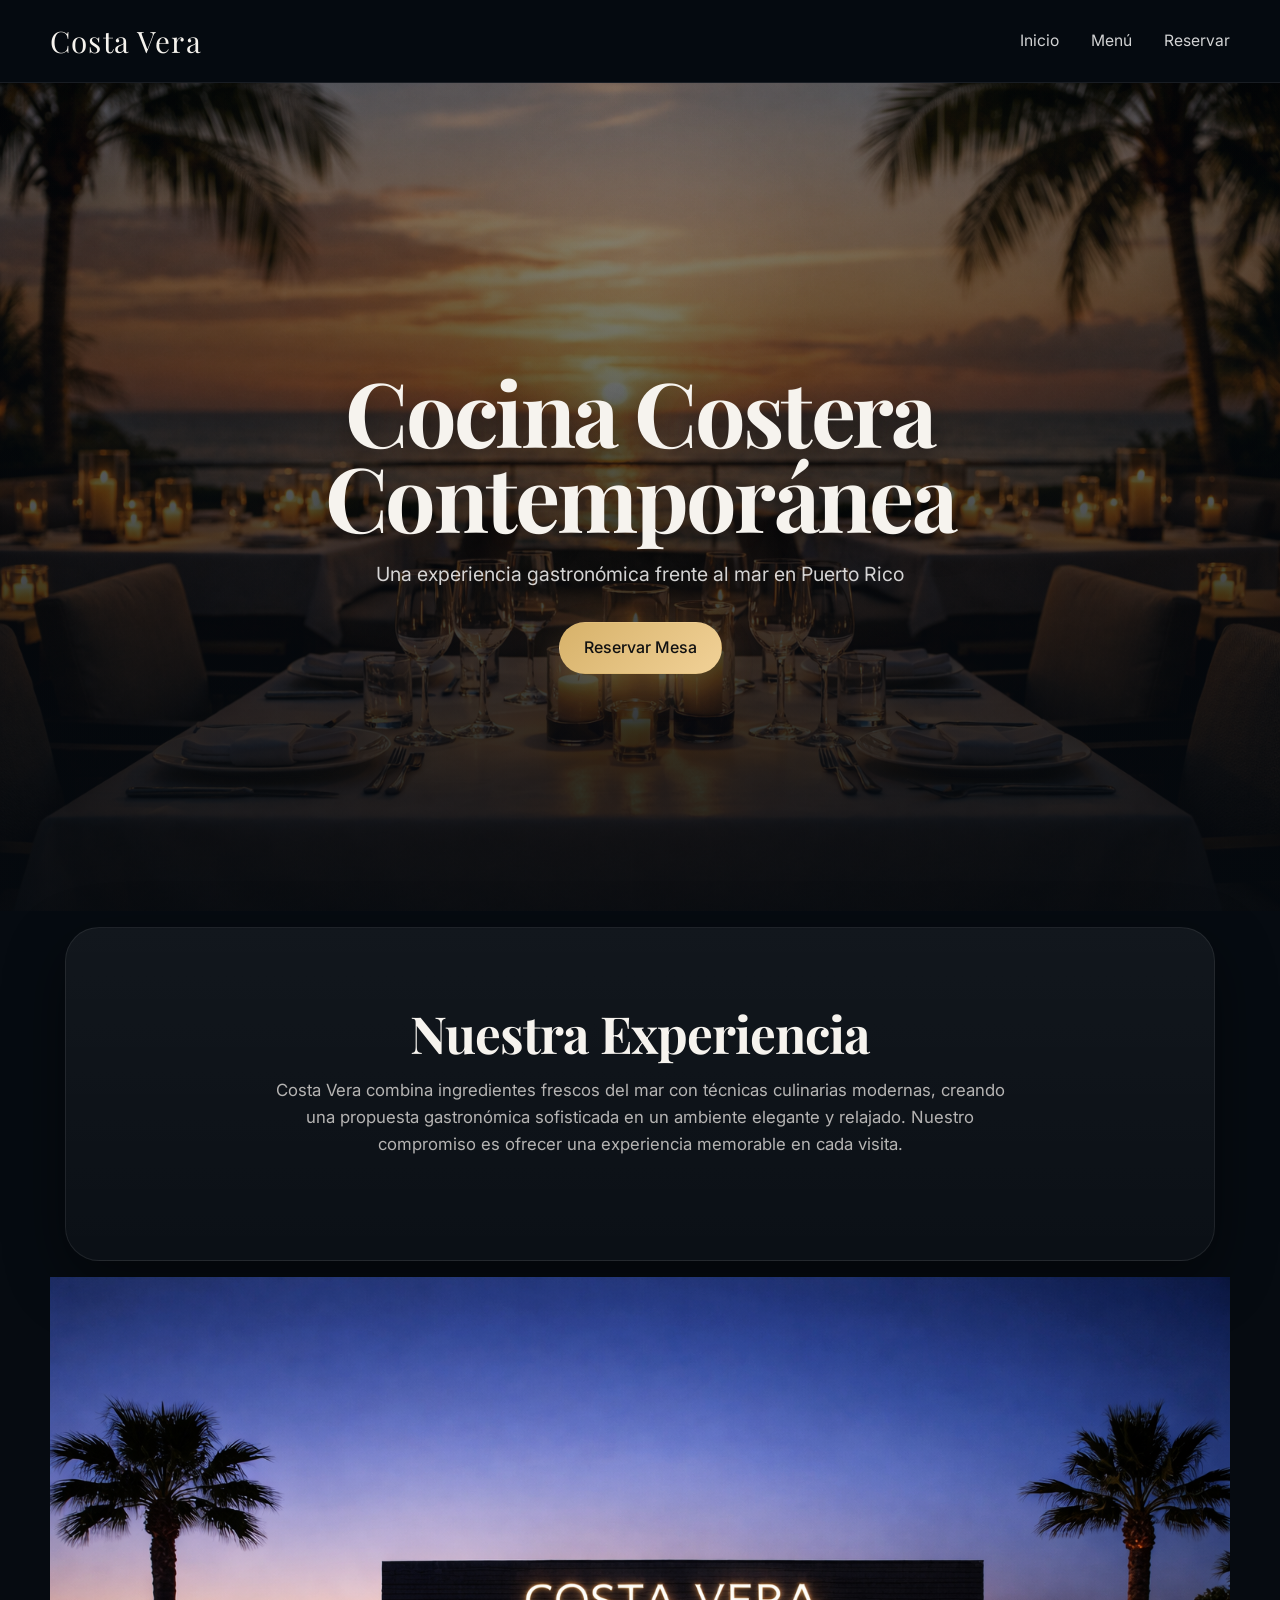
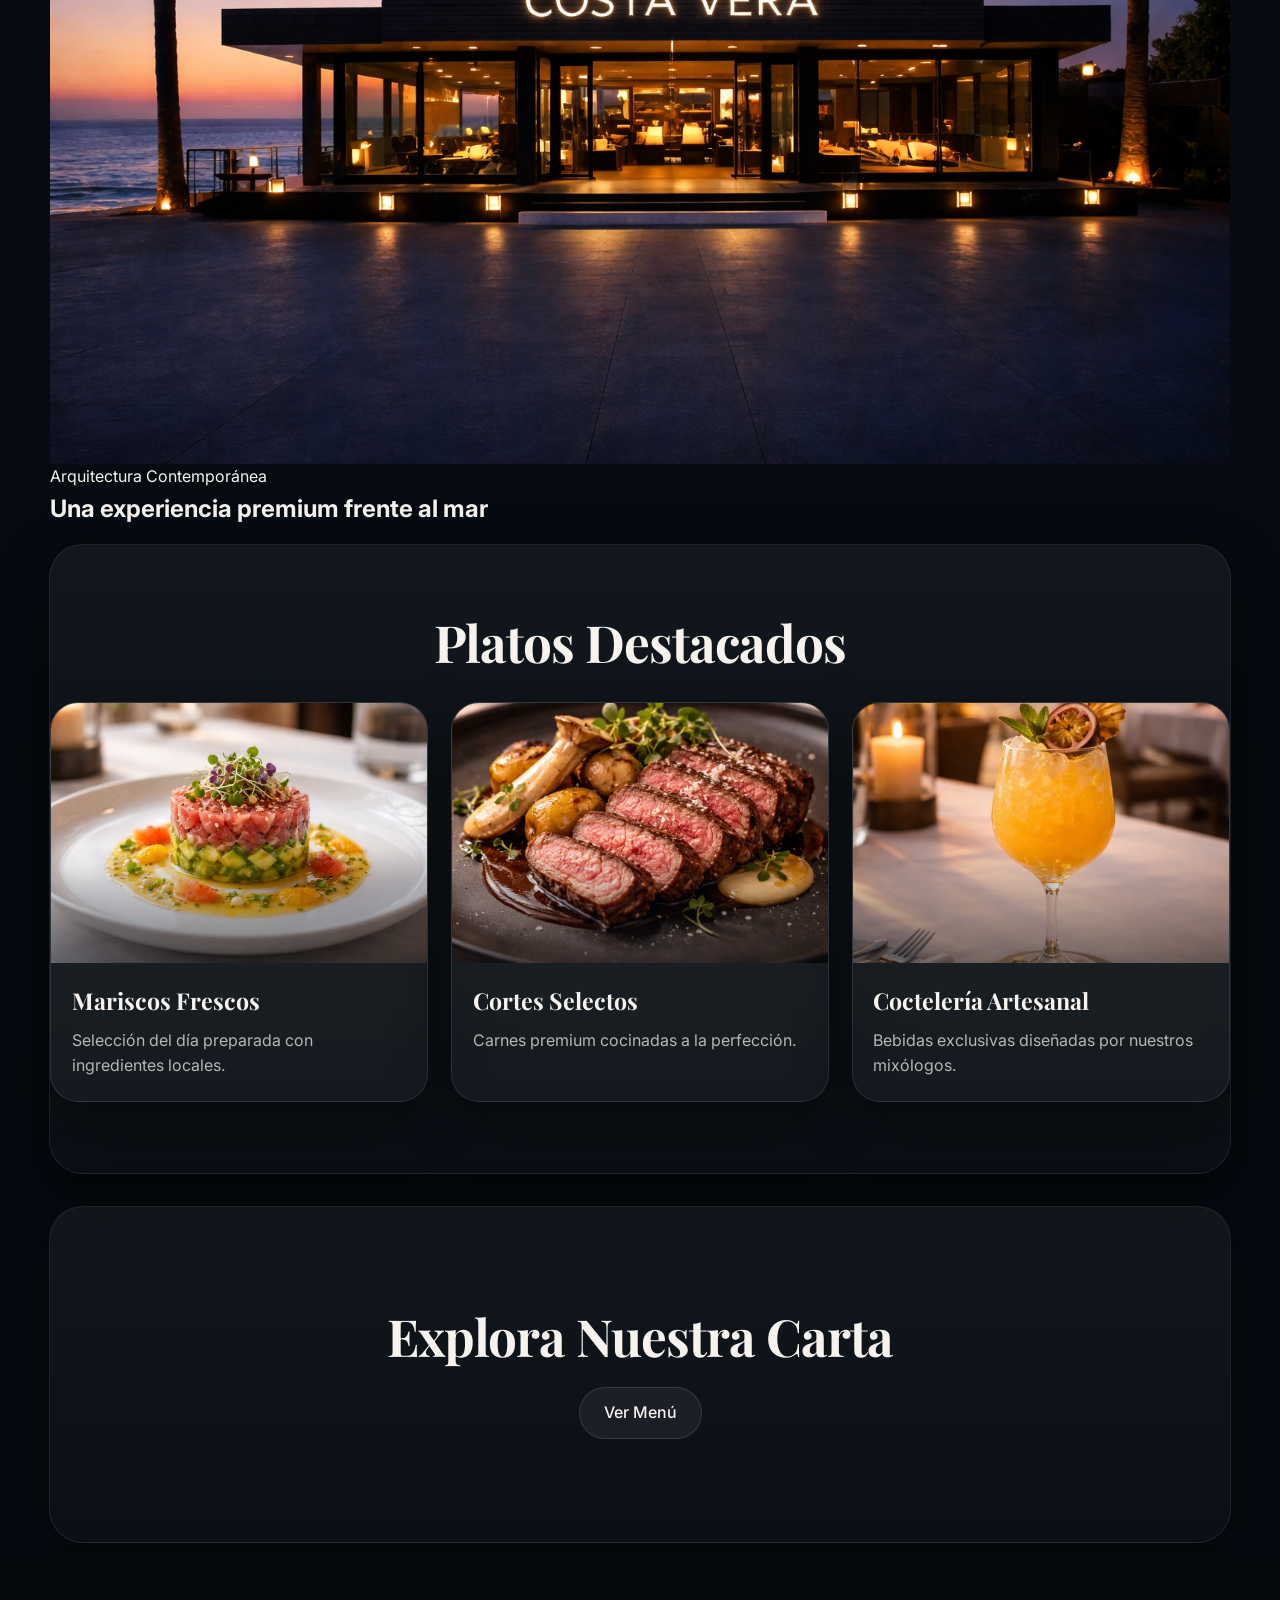
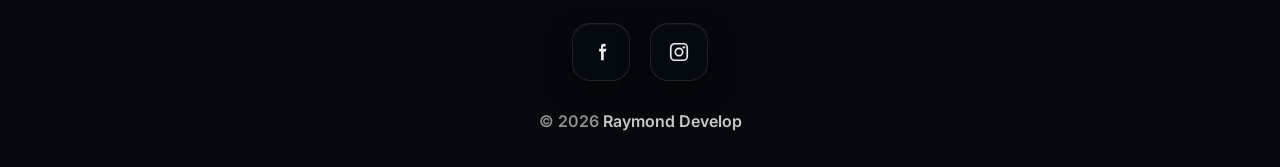
==== commit 51422947: "Update index.html" ====
--- a/index.html
+++ b/index.html
@@ -50,6 +50,18 @@
       </p>
     </div>
   </section>
+
+  <section class="showcase-banner">
+  <div class="container">
+    <div class="showcase-image">
+      <img src="assets/img/facade.jpg" alt="Costa Vera exterior">
+      <div class="showcase-overlay">
+        <span>Arquitectura Contemporánea</span>
+        <h2>Una experiencia premium frente al mar</h2>
+      </div>
+    </div>
+  </div>
+</section>
 
   <!-- FEATURED DISHES -->
   <section class="featured">
--- a/css/styles.css
+++ b/css/styles.css
@@ -935,3 +935,107 @@
 .footer {
   background-color: rgba(6, 11, 17, 0.92);
 }
+.footer {
+  position: relative;
+  padding: 4rem 1rem 2rem;
+  text-align: center;
+  overflow: hidden;
+  background:
+    radial-gradient(circle at center, rgba(75, 56, 170, 0.45), transparent 60%),
+    linear-gradient(180deg, rgba(6,11,17,0) 0%, rgba(6,11,17,0.88) 18%, #05080d 100%);
+}
+
+.footer::before {
+  content: "";
+  position: absolute;
+  inset: 0;
+  background-image:
+    radial-gradient(circle, rgba(255,255,255,0.4) 1px, transparent 1px);
+  background-size: 26px 26px;
+  opacity: 0.16;
+  pointer-events: none;
+}
+
+.footer .social {
+  position: relative;
+  z-index: 2;
+  display: flex;
+  justify-content: center;
+  gap: 1.25rem;
+  margin-bottom: 1.8rem;
+}
+
+.footer .social a {
+  width: 78px;
+  height: 78px;
+  border-radius: 24px;
+  background: rgba(6, 11, 17, 0.78);
+  border: 1px solid rgba(255,255,255,0.1);
+  display: flex;
+  align-items: center;
+  justify-content: center;
+  box-shadow:
+    0 10px 30px rgba(0,0,0,0.35),
+    inset 0 1px 0 rgba(255,255,255,0.05);
+  backdrop-filter: blur(14px);
+  -webkit-backdrop-filter: blur(14px);
+  transition: all 0.3s ease;
+}
+
+.footer .social a:hover {
+  transform: translateY(-4px);
+  border-color: rgba(216,179,106,0.35);
+  box-shadow:
+    0 18px 40px rgba(0,0,0,0.45),
+    0 0 20px rgba(216,179,106,0.12);
+}
+
+.footer .social svg {
+  width: 30px;
+  height: 30px;
+}
+
+.copyright {
+  position: relative;
+  z-index: 2;
+  color: rgba(255,255,255,0.55);
+  font-size: 1rem;
+  font-weight: 600;
+}
+
+.copyright-link {
+  color: rgba(255,255,255,0.78);
+  text-decoration: none;
+  transition: color 0.3s ease;
+}
+
+.copyright-link:hover {
+  color: #d8b36a;
+}
+.footer .social a {
+  width: 58px !important;
+  height: 58px !important;
+  border-radius: 18px !important;
+}
+
+.footer .social svg {
+  width: 22px !important;
+  height: 22px !important;
+}
+.footer::before {
+  background: none !important;
+
+}
+.footer {
+  background: #05080d !important;
+}
+
+.footer::before,
+.footer::after {
+  background: none !important;
+  opacity: 0 !important;
+}
+
+.footer .social a {
+  background: rgba(6, 11, 17, 0.95) !important;
+}
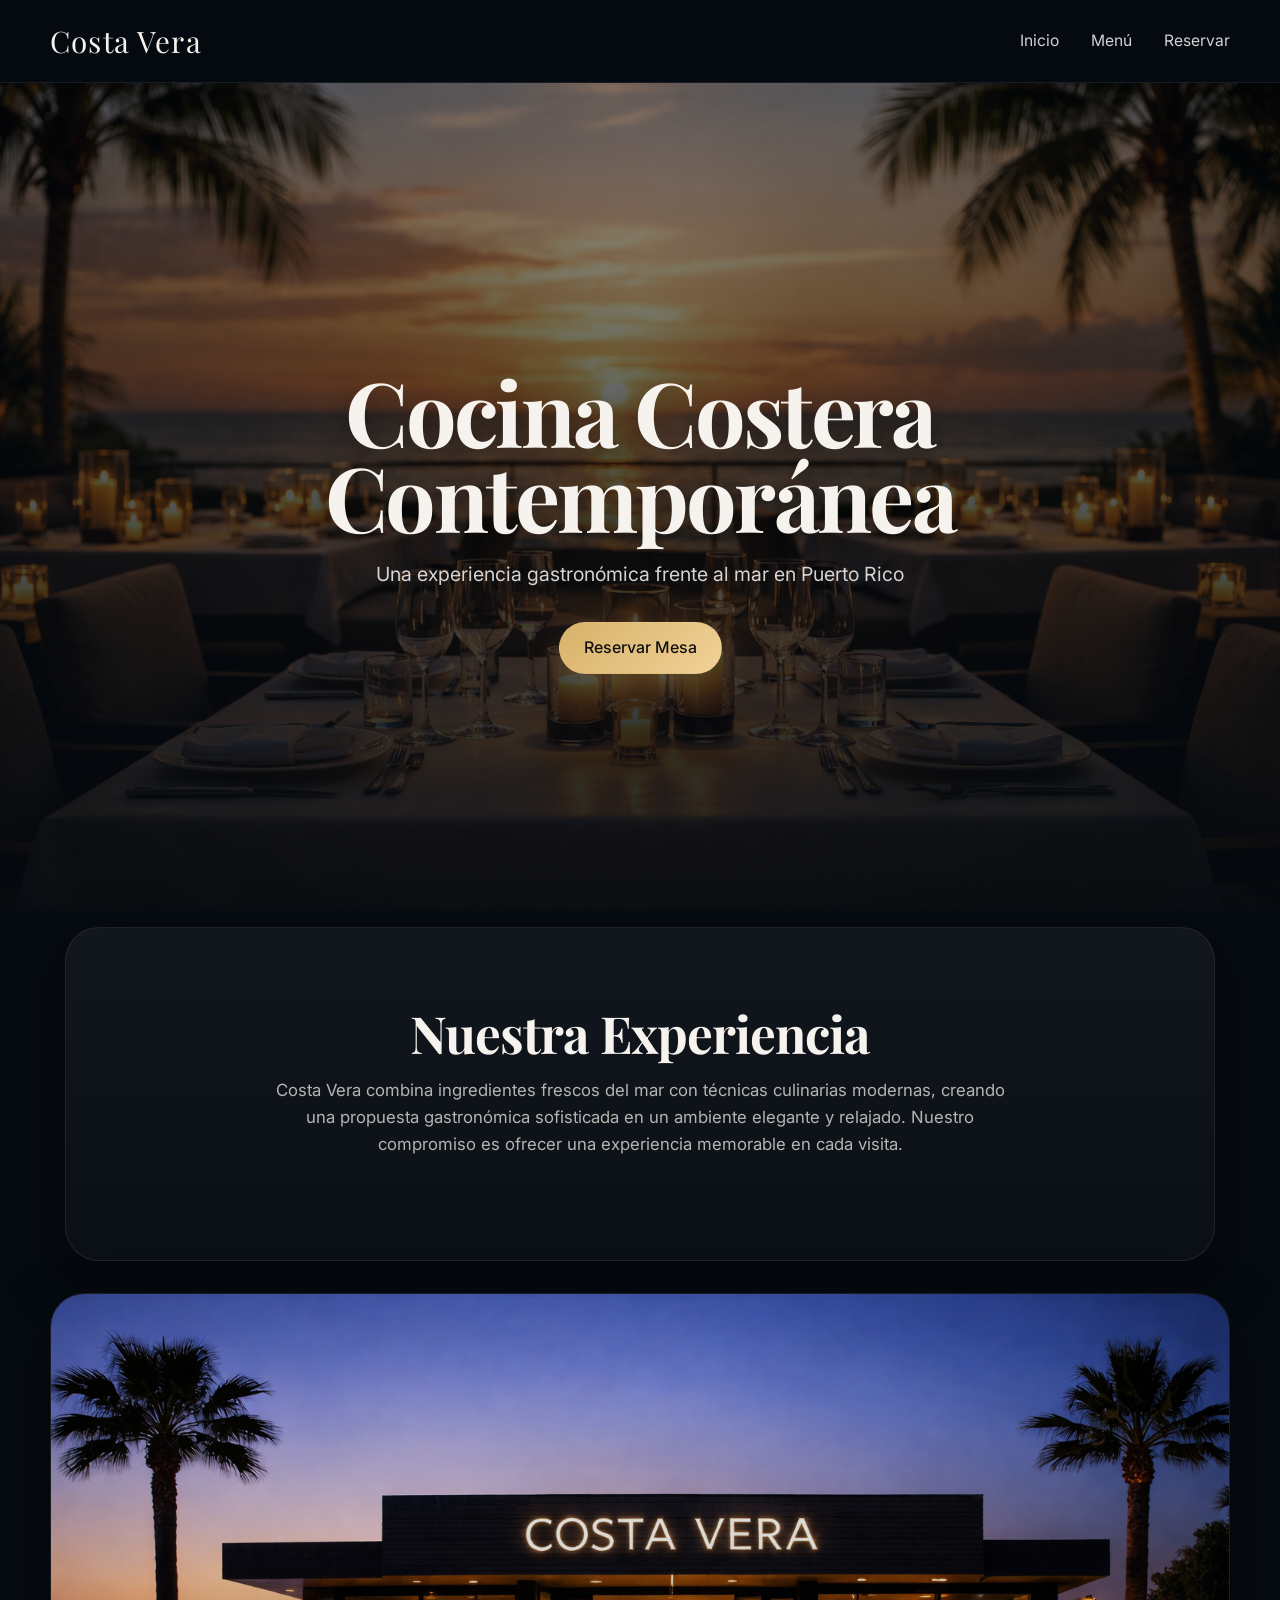
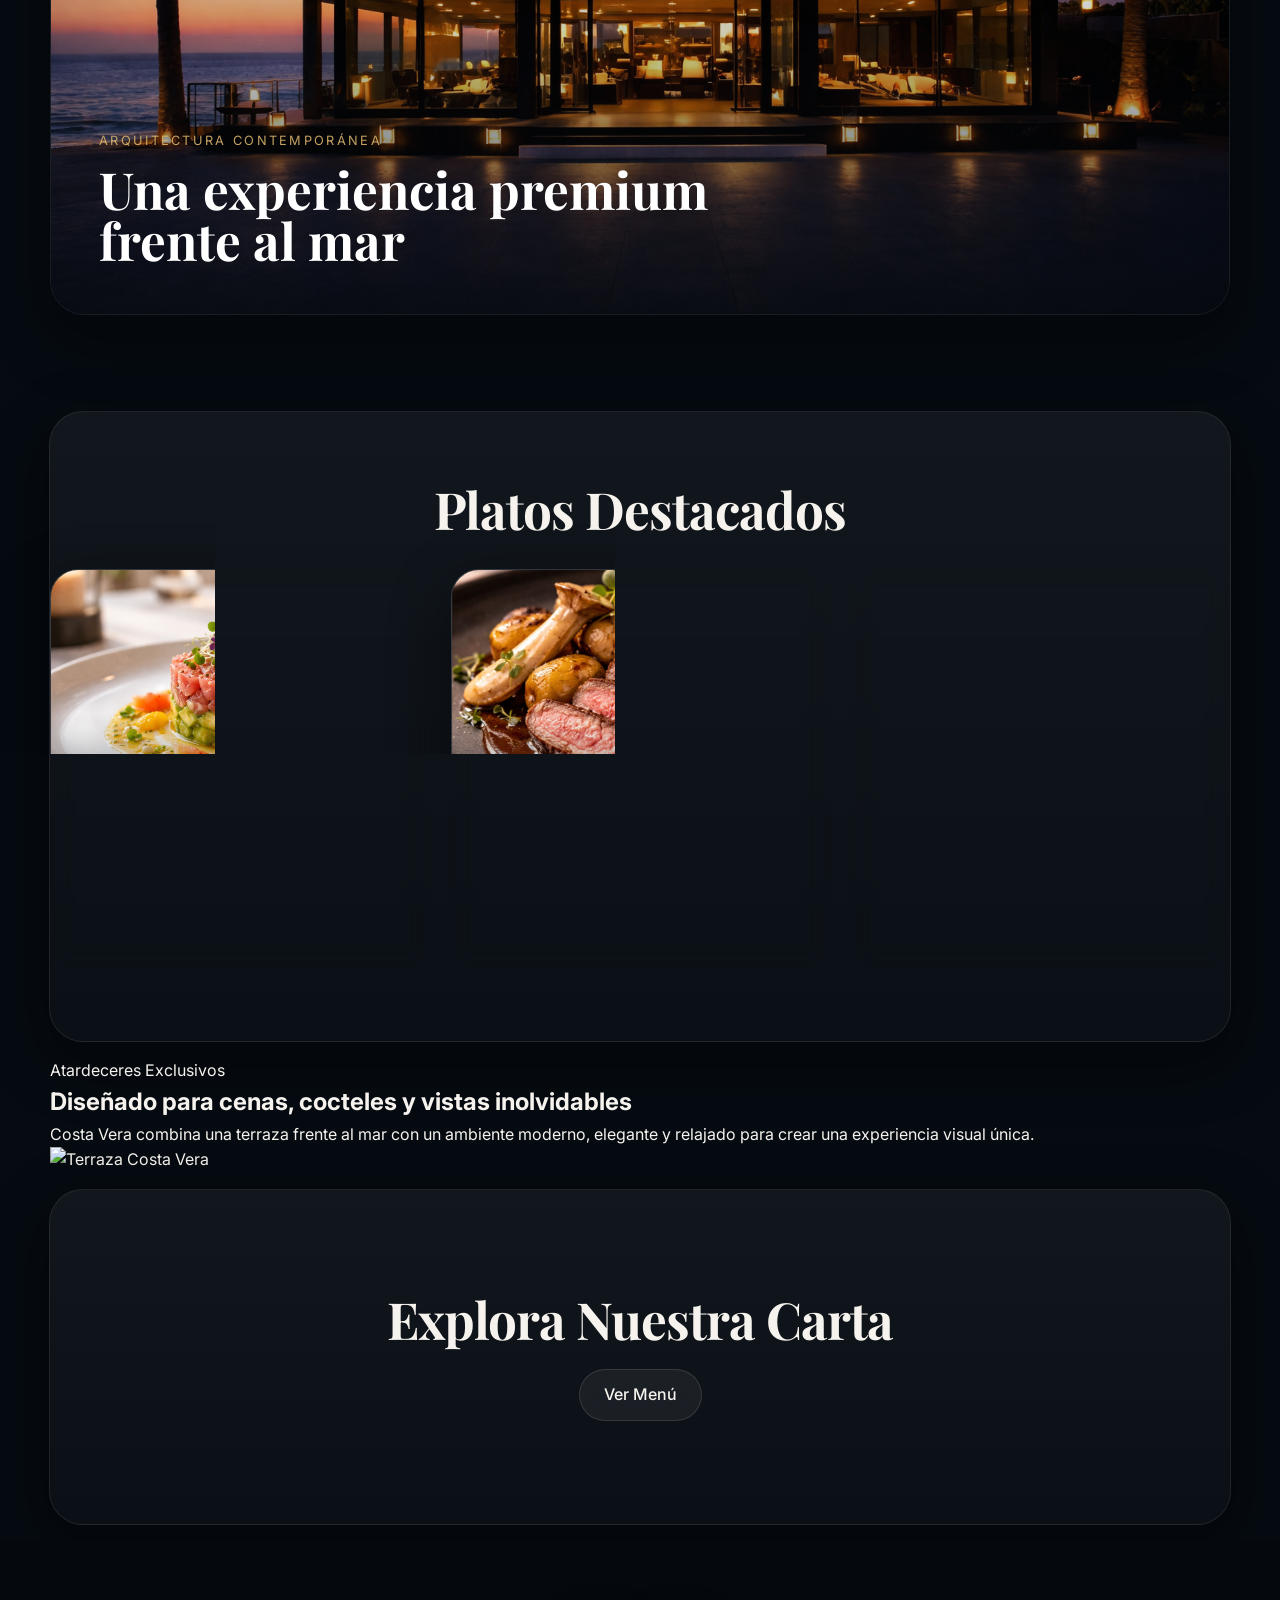
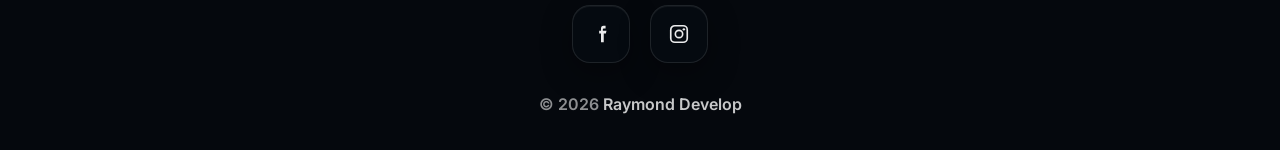
==== commit 175fe71a: "Update index.html" ====
--- a/index.html
+++ b/index.html
@@ -91,7 +91,22 @@
       </div>
     </div>
   </section>
+<section class="terrace-section">
+  <div class="container terrace-layout">
+    <div class="terrace-content">
+      <span>Atardeceres Exclusivos</span>
+      <h2>Diseñado para cenas, cocteles y vistas inolvidables</h2>
+      <p>
+        Costa Vera combina una terraza frente al mar con un ambiente moderno,
+        elegante y relajado para crear una experiencia visual única.
+      </p>
+    </div>
 
+    <div class="terrace-photo">
+      <img src="assets/img/terrace.jpg" alt="Terraza Costa Vera">
+    </div>
+  </div>
+</section>
   <!-- CTA -->
   <section class="cta">
     <div class="container">
--- a/css/styles.css
+++ b/css/styles.css
@@ -1039,3 +1039,66 @@
 .footer .social a {
   background: rgba(6, 11, 17, 0.95) !important;
 }
+.showcase-banner {
+  padding: 1rem 0 5rem;
+}
+
+.showcase-image {
+  position: relative;
+  overflow: hidden;
+  border-radius: 34px;
+  border: 1px solid rgba(255,255,255,0.08);
+  box-shadow: 0 25px 60px rgba(0,0,0,0.4);
+}
+
+.showcase-image img {
+  width: 100%;
+  height: 620px;
+  object-fit: cover;
+  display: block;
+}
+
+.showcase-overlay {
+  position: absolute;
+  inset: 0;
+  display: flex;
+  flex-direction: column;
+  justify-content: flex-end;
+  padding: 3rem;
+  background: linear-gradient(
+    to top,
+    rgba(5,8,13,0.82) 0%,
+    rgba(5,8,13,0.2) 45%,
+    transparent 100%
+  );
+}
+
+.showcase-overlay span {
+  color: rgba(216,179,106,0.9);
+  text-transform: uppercase;
+  letter-spacing: 0.18em;
+  font-size: 0.8rem;
+  margin-bottom: 0.8rem;
+}
+
+.showcase-overlay h2 {
+  max-width: 650px;
+  font-family: 'Playfair Display', serif;
+  font-size: clamp(2rem, 4vw, 4rem);
+  line-height: 1;
+  color: #fff;
+}
+
+@media (max-width: 768px) {
+  .showcase-image img {
+    height: 420px;
+  }
+
+  .showcase-overlay {
+    padding: 1.5rem;
+  }
+
+  .showcase-overlay h2 {
+    font-size: 2rem;
+  }
+}
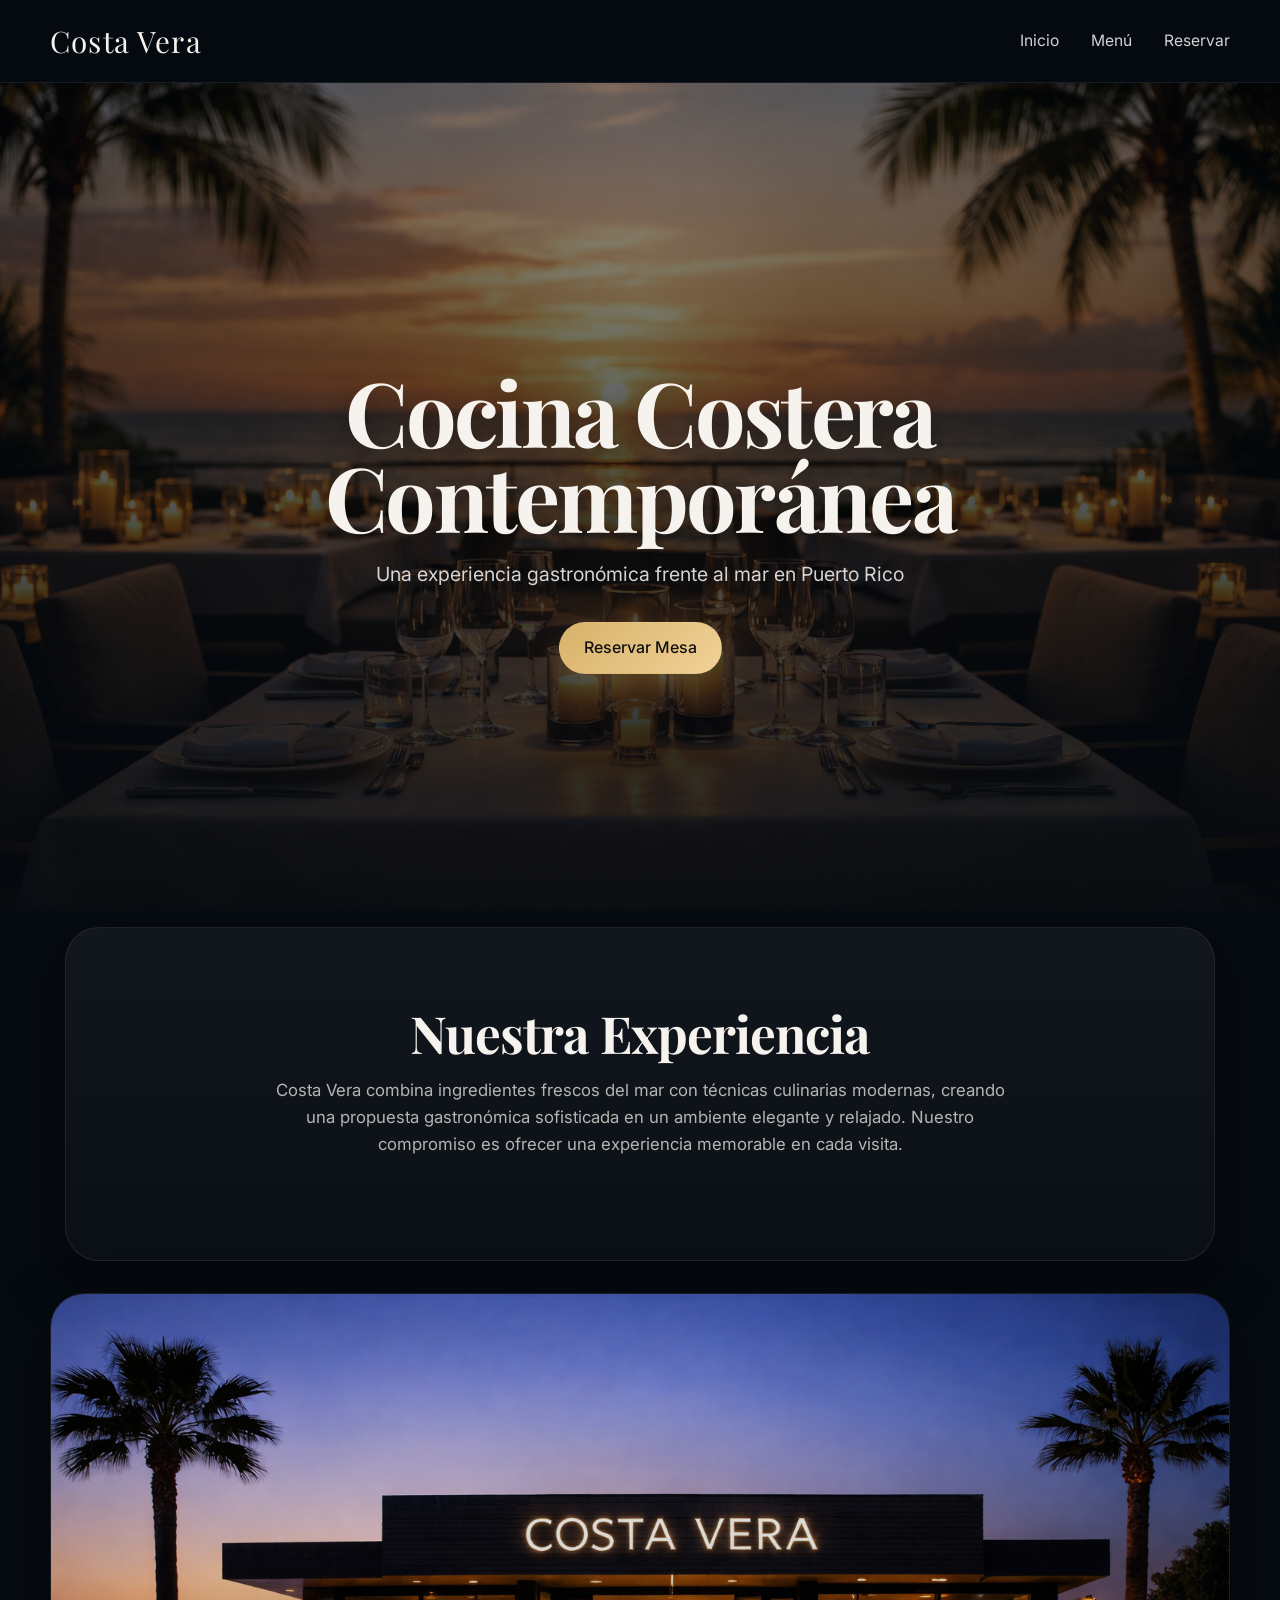
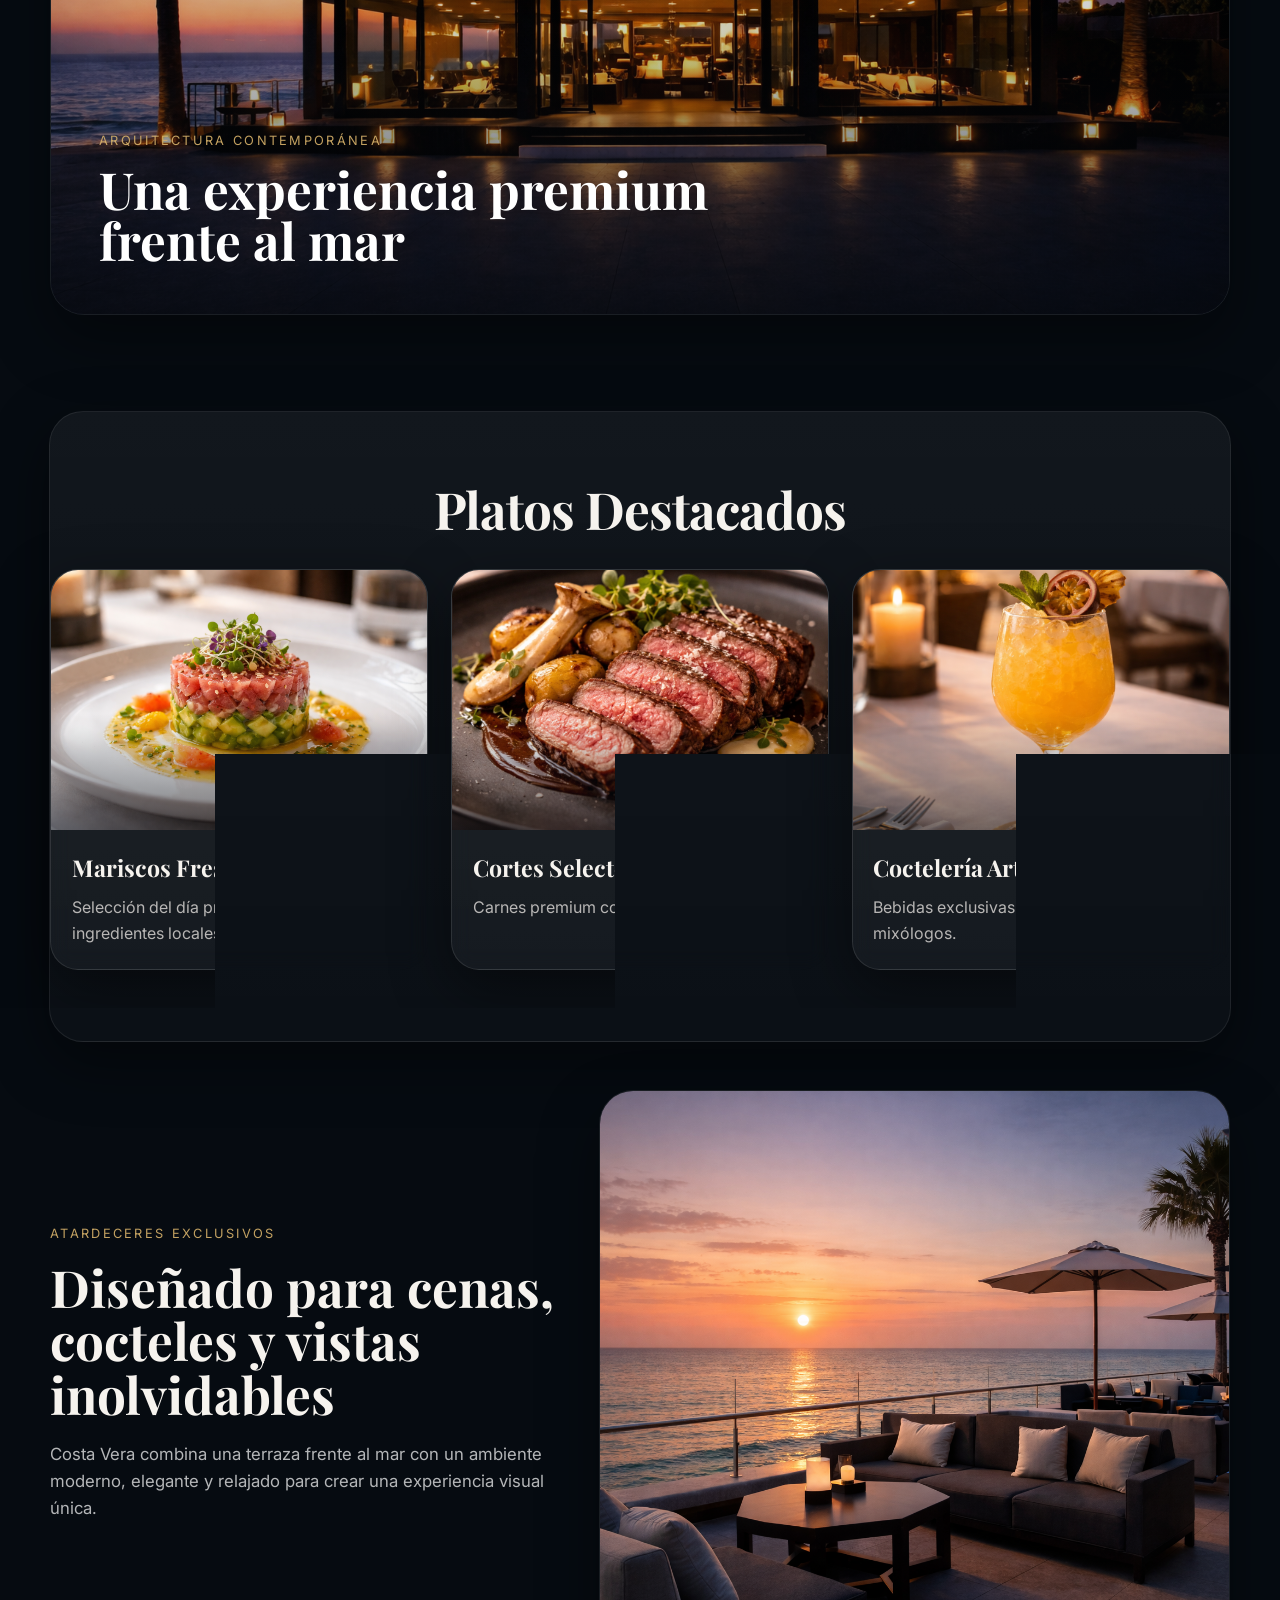
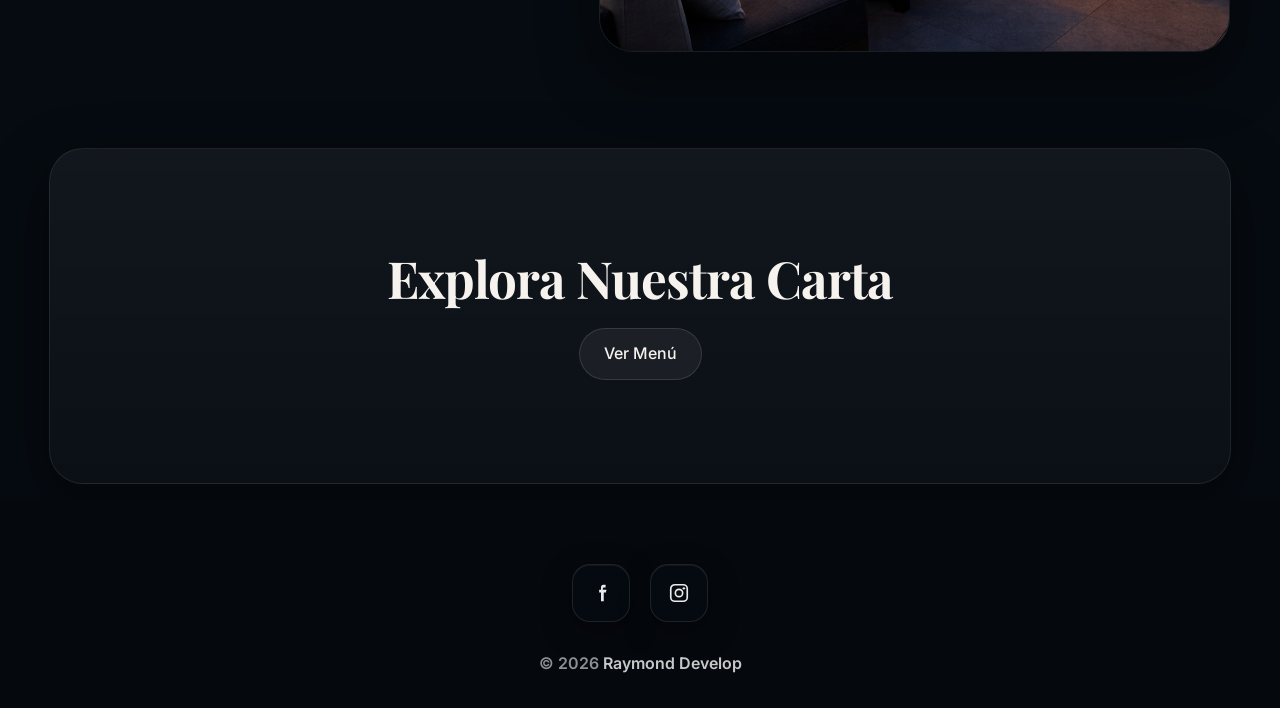
==== commit eacde331: "Update index.html" ====
--- a/index.html
+++ b/index.html
@@ -51,7 +51,7 @@
     </div>
   </section>
 
-  <section class="showcase-banner">
+  <section class="showcase-banner reveal-left">
   <div class="container">
     <div class="showcase-image">
       <img src="assets/img/facade.jpg" alt="Costa Vera exterior">
@@ -91,7 +91,9 @@
       </div>
     </div>
   </section>
-<section class="terrace-section">
+
+  
+<section class="terrace-section reveal-right">
   <div class="container terrace-layout">
     <div class="terrace-content">
       <span>Atardeceres Exclusivos</span>
@@ -107,6 +109,8 @@
     </div>
   </div>
 </section>
+
+  
   <!-- CTA -->
   <section class="cta">
     <div class="container">
--- a/css/styles.css
+++ b/css/styles.css
@@ -1102,3 +1102,59 @@
     font-size: 2rem;
   }
 }
+.terrace-section {
+  padding: 2rem 0 5rem;
+}
+
+.terrace-layout {
+  display: grid;
+  grid-template-columns: 0.9fr 1.1fr;
+  gap: 2rem;
+  align-items: center;
+}
+
+.terrace-content span {
+  display: inline-block;
+  margin-bottom: 1rem;
+  color: rgba(216,179,106,0.9);
+  text-transform: uppercase;
+  letter-spacing: 0.18em;
+  font-size: 0.8rem;
+}
+
+.terrace-content h2 {
+  font-family: 'Playfair Display', serif;
+  font-size: clamp(2rem, 4vw, 3.6rem);
+  line-height: 1.05;
+  margin-bottom: 1.2rem;
+}
+
+.terrace-content p {
+  color: rgba(255,255,255,0.7);
+  font-size: 1.05rem;
+  max-width: 520px;
+}
+
+.terrace-photo {
+  overflow: hidden;
+  border-radius: 34px;
+  border: 1px solid rgba(255,255,255,0.08);
+  box-shadow: 0 25px 60px rgba(0,0,0,0.4);
+}
+
+.terrace-photo img {
+  width: 100%;
+  height: 560px;
+  object-fit: cover;
+  display: block;
+}
+
+@media (max-width: 768px) {
+  .terrace-layout {
+    grid-template-columns: 1fr;
+  }
+
+  .terrace-photo img {
+    height: 380px;
+  }
+}
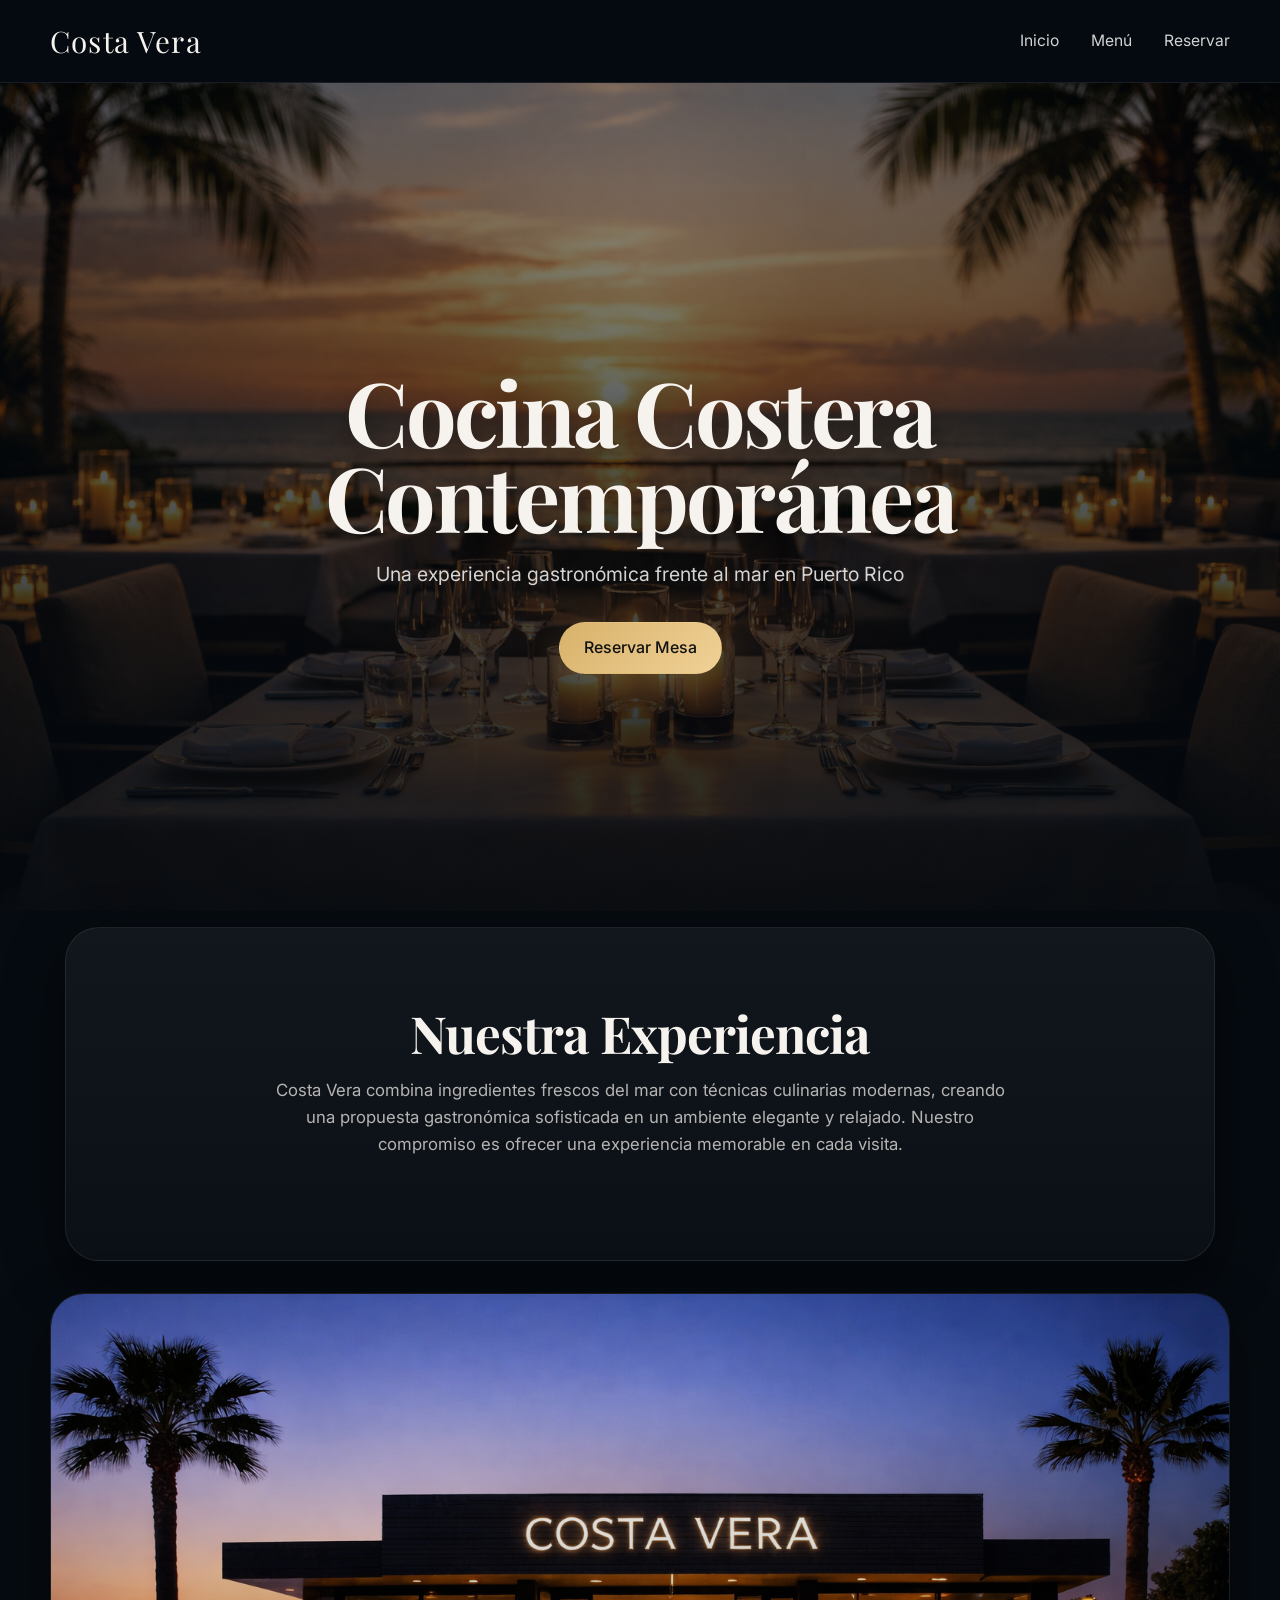
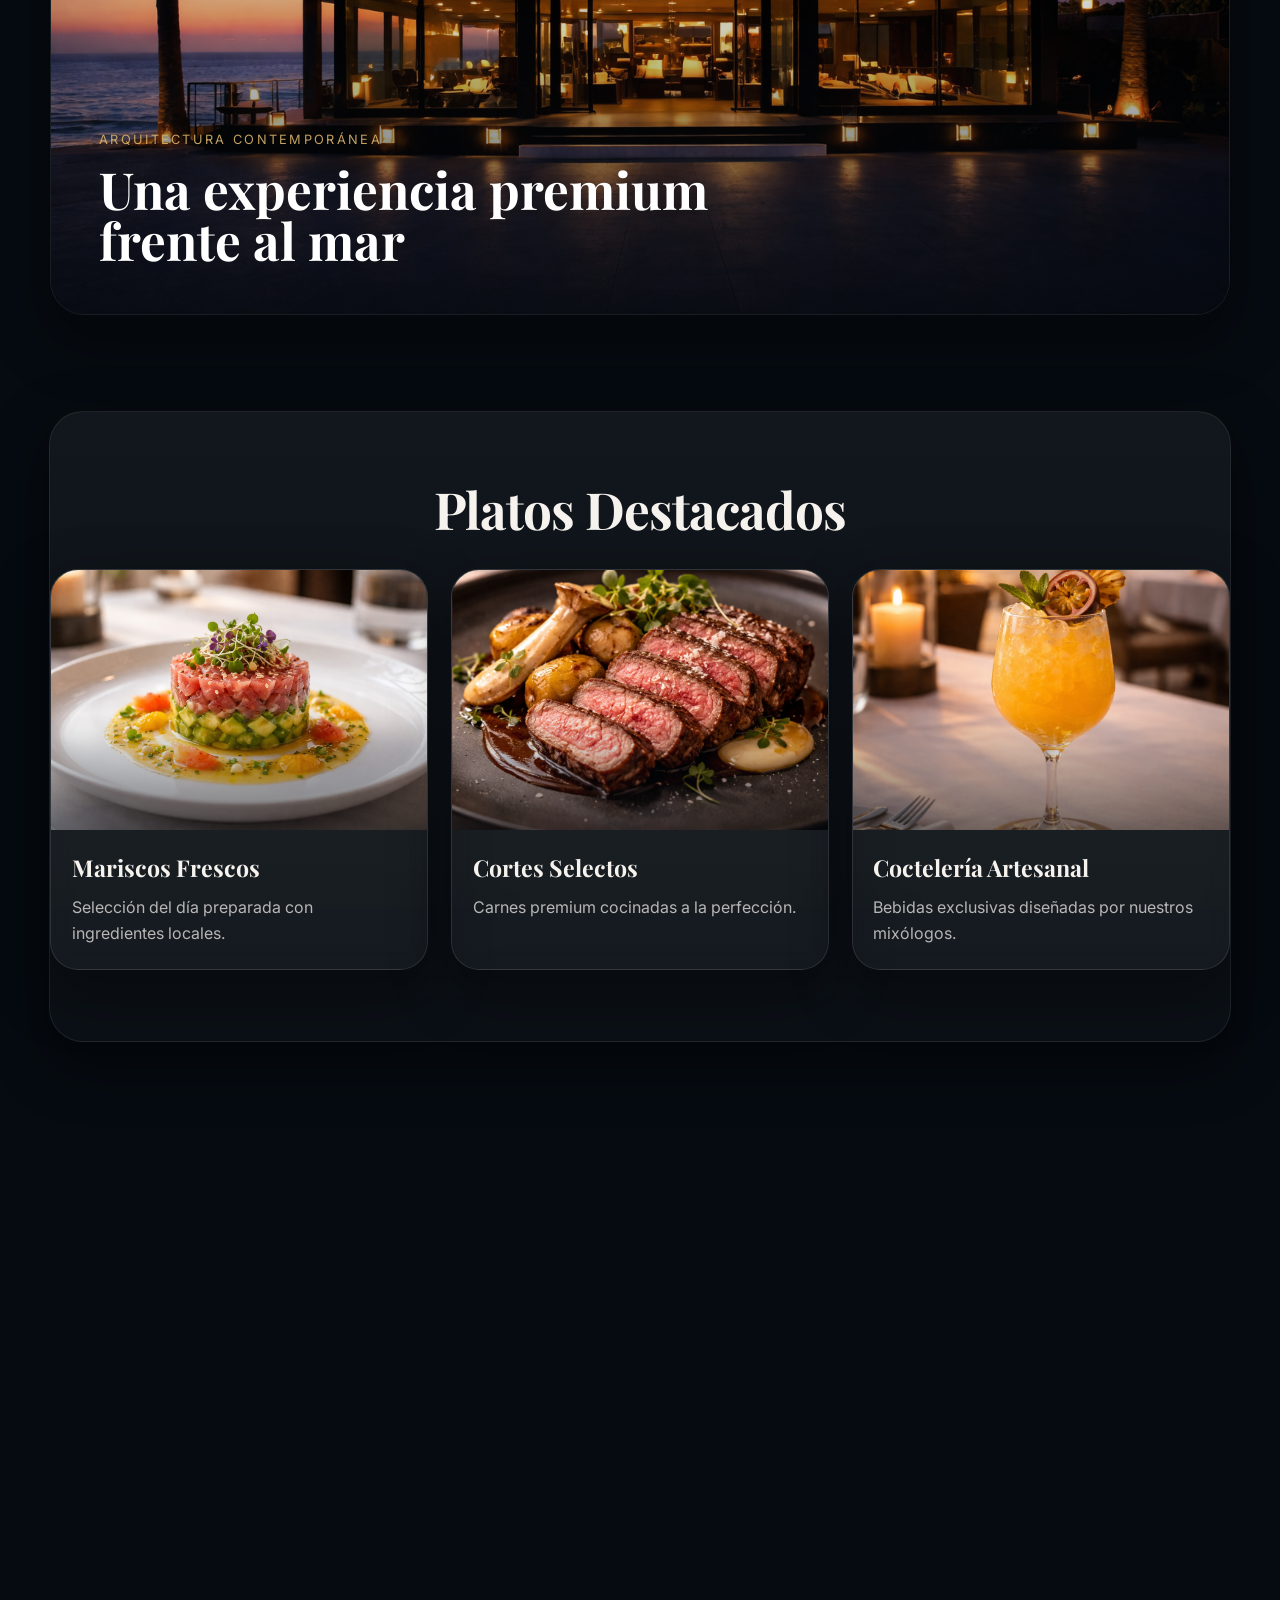
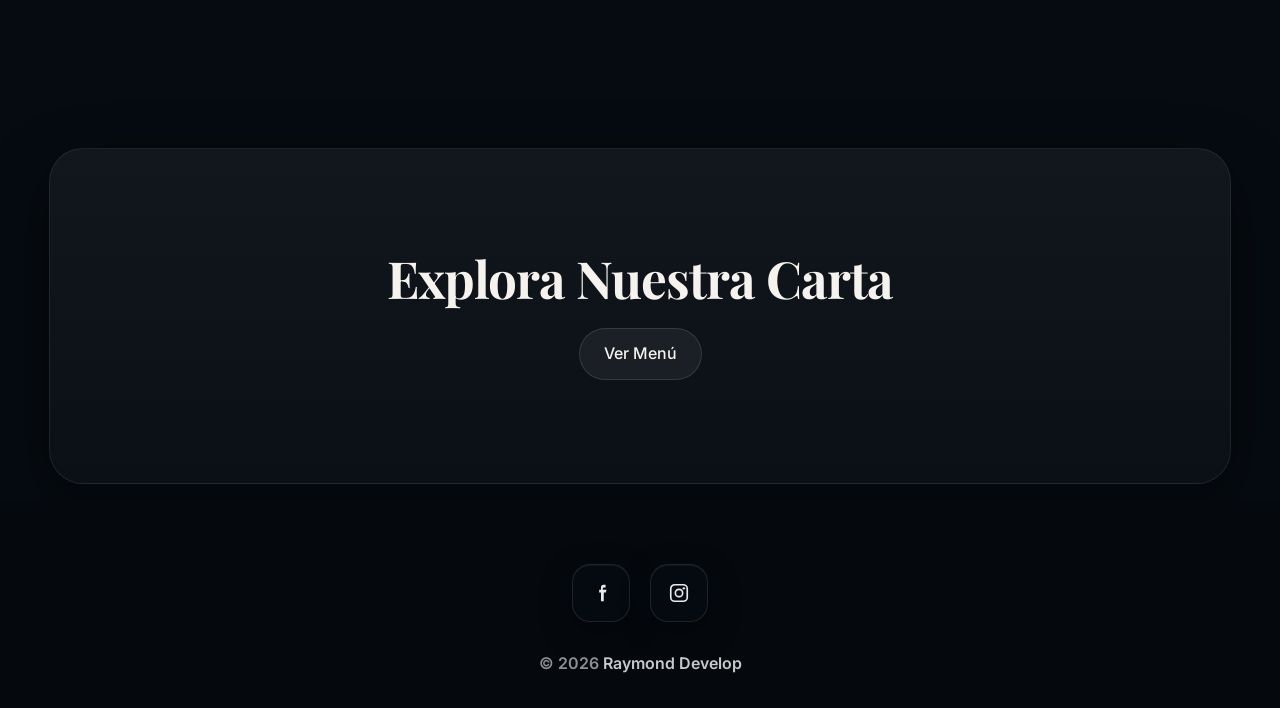
==== commit e9c72cb4: "Update index.html" ====
--- a/index.html
+++ b/index.html
@@ -169,6 +169,22 @@
 <script>
   document.getElementById("year").textContent = new Date().getFullYear();
 </script>
+<script>
+  const revealElements = document.querySelectorAll('.reveal-left, .reveal-right');
 
+  const observer = new IntersectionObserver((entries, obs) => {
+    entries.forEach(entry => {
+      if (entry.isIntersecting) {
+        entry.target.classList.add('is-visible');
+        obs.unobserve(entry.target);
+      }
+    });
+  }, {
+    threshold: 0.18,
+    rootMargin: "0px 0px -8% 0px"
+  });
+
+  revealElements.forEach(el => observer.observe(el));
+</script>
 </body>
 </html>
--- a/css/styles.css
+++ b/css/styles.css
@@ -1158,3 +1158,66 @@
     height: 380px;
   }
 }
+/* REVEAL PREMIUM */
+.reveal-left,
+.reveal-right {
+  opacity: 0;
+  will-change: transform, opacity;
+  transition:
+    opacity 1s cubic-bezier(0.22, 1, 0.36, 1),
+    transform 1.1s cubic-bezier(0.22, 1, 0.36, 1);
+}
+
+.reveal-left {
+  transform: translateX(-70px);
+}
+
+.reveal-right {
+  transform: translateX(70px);
+}
+
+.reveal-left.is-visible,
+.reveal-right.is-visible {
+  opacity: 1;
+  transform: translateX(0);
+}
+
+/* un toque extra para que la imagen se sienta más viva */
+.reveal-left .showcase-image,
+.reveal-right .terrace-photo {
+  overflow: hidden;
+}
+
+.reveal-left img,
+.reveal-right img {
+  transform: scale(1.08);
+  transition: transform 1.6s cubic-bezier(0.22, 1, 0.36, 1);
+}
+
+.reveal-left.is-visible img,
+.reveal-right.is-visible img {
+  transform: scale(1);
+}
+
+/* móvil: menos desplazamiento para que se vea más fino */
+@media (max-width: 768px) {
+  .reveal-left {
+    transform: translateX(-34px);
+  }
+
+  .reveal-right {
+    transform: translateX(34px);
+  }
+}
+
+/* accesibilidad */
+@media (prefers-reduced-motion: reduce) {
+  .reveal-left,
+  .reveal-right,
+  .reveal-left img,
+  .reveal-right img {
+    opacity: 1 !important;
+    transform: none !important;
+    transition: none !important;
+  }
+}
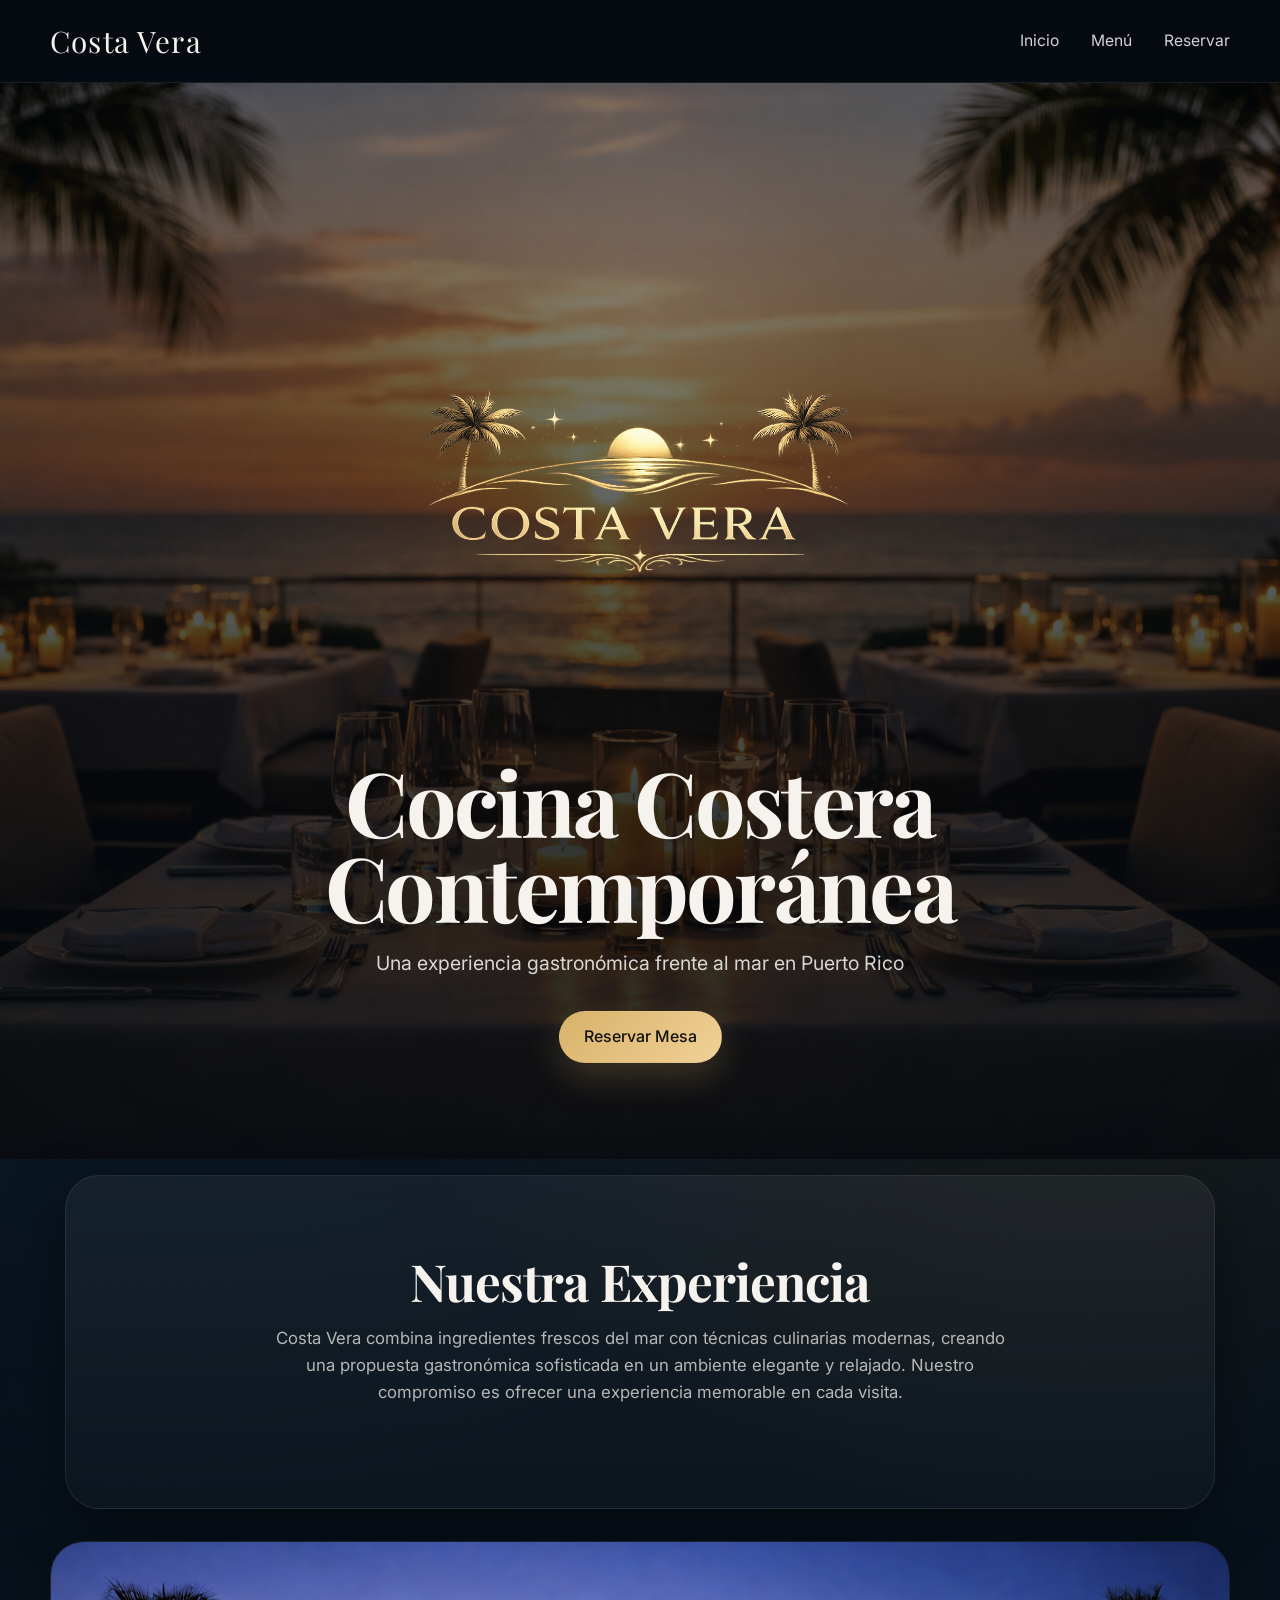
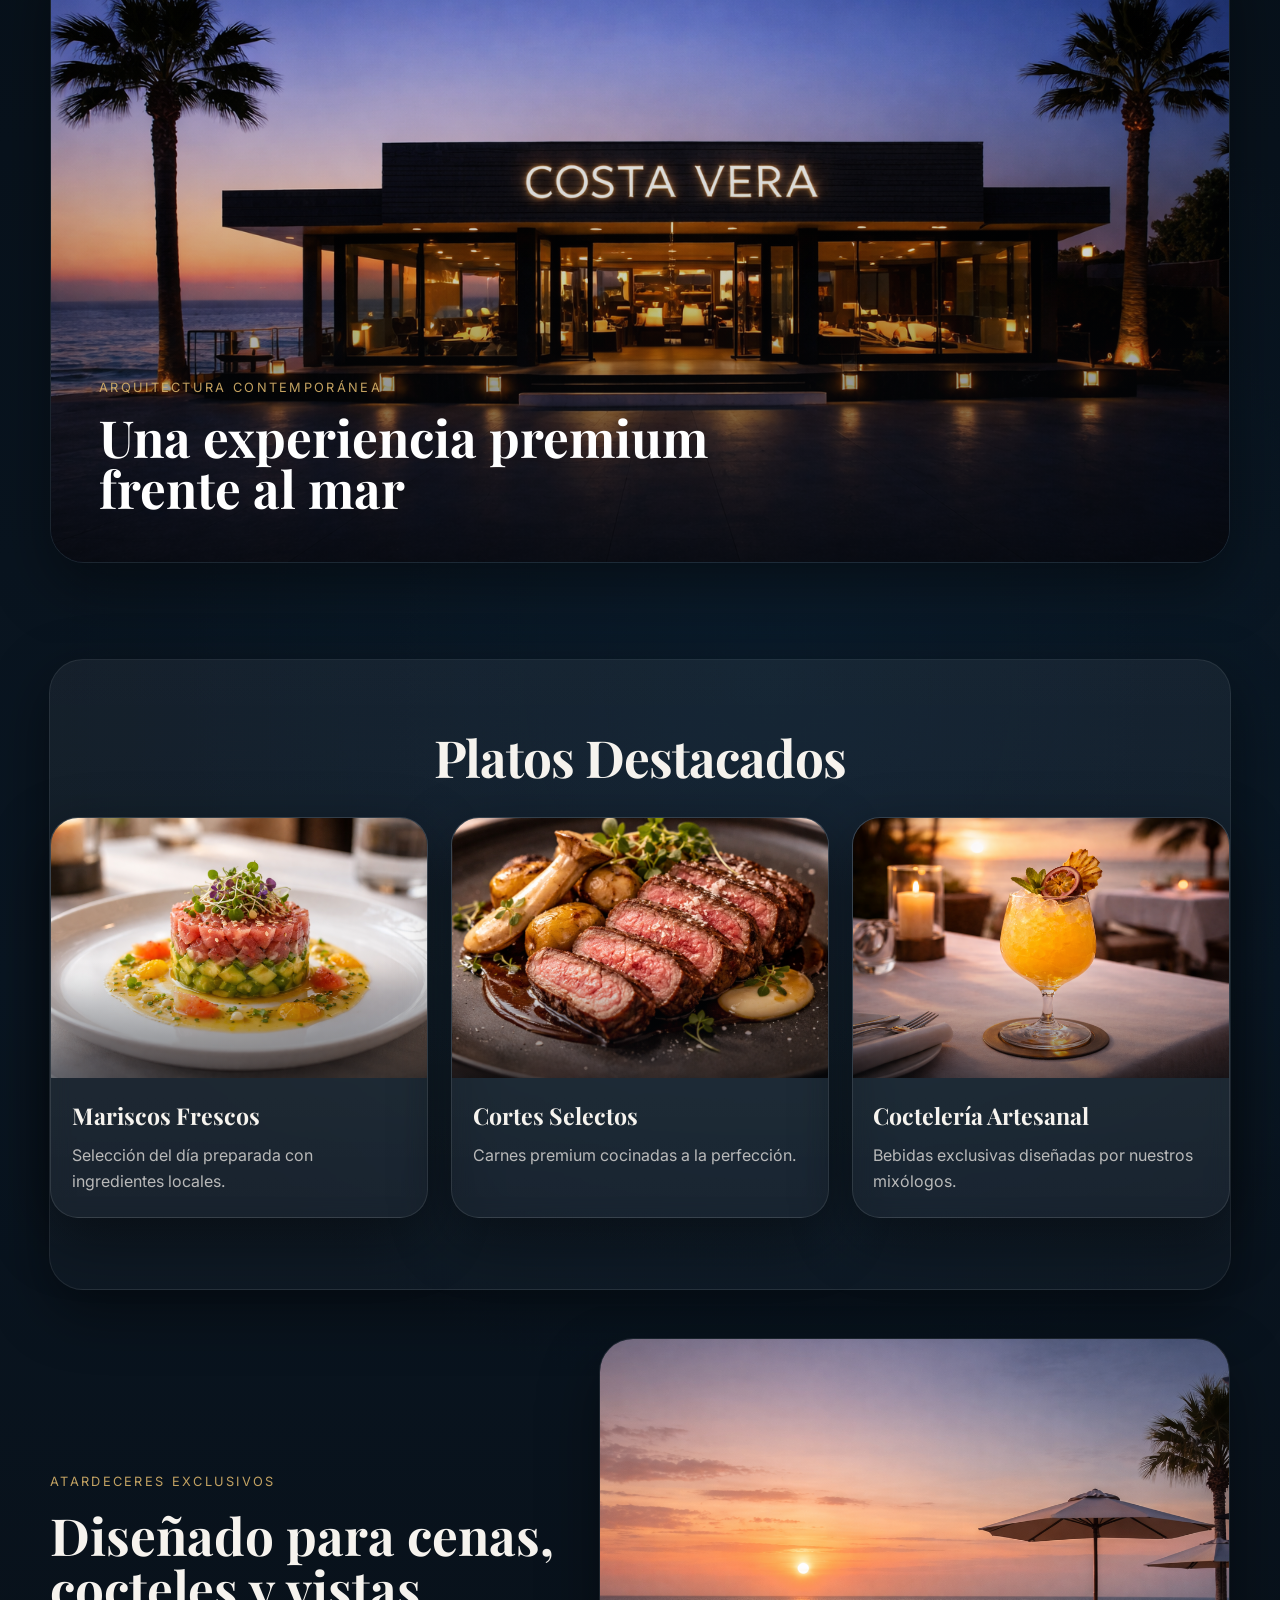
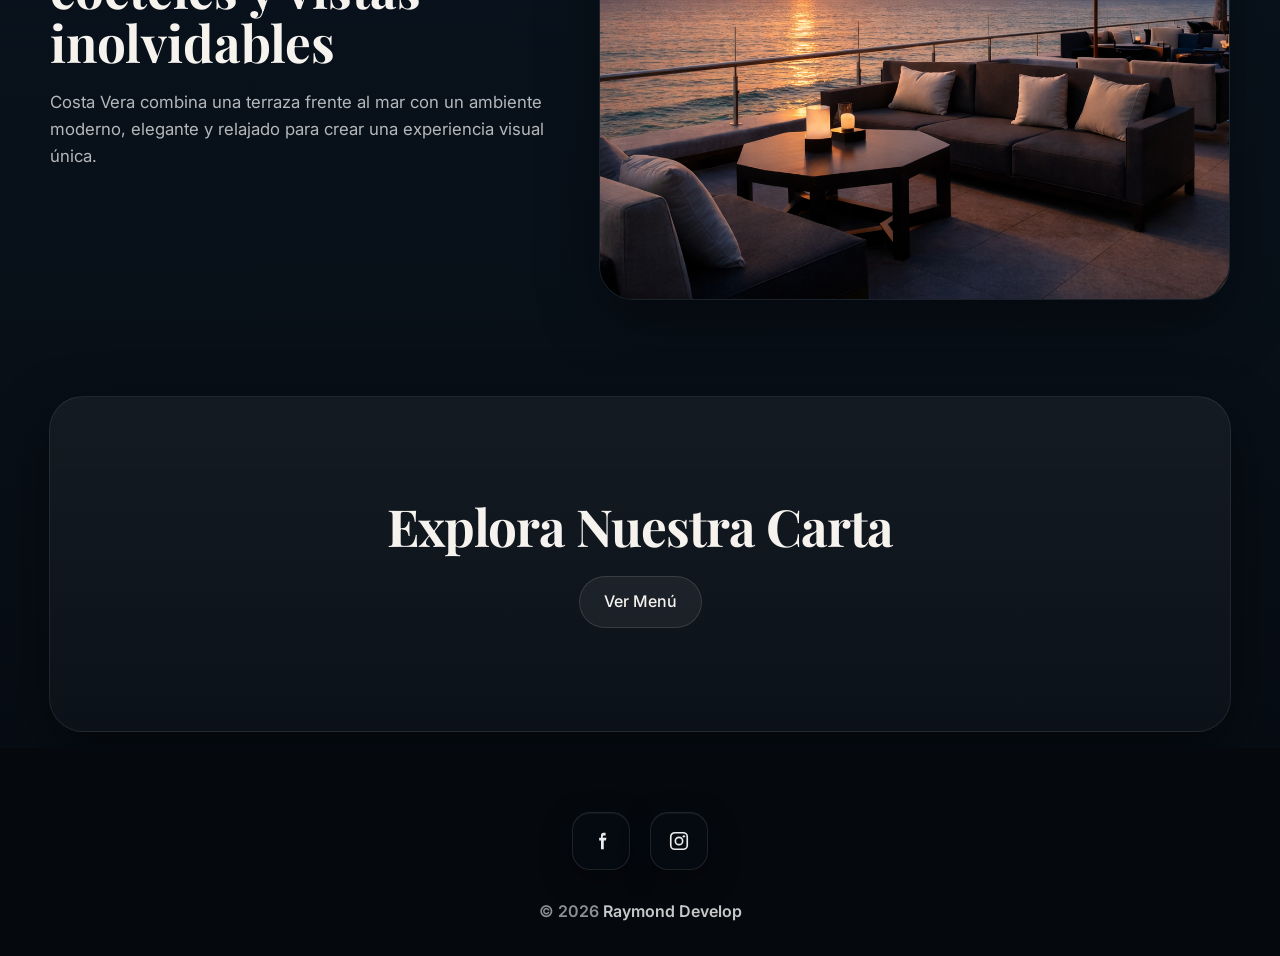
==== commit 2d740657: "Update index.html" ====
--- a/index.html
+++ b/index.html
@@ -31,13 +31,14 @@
   </header>
 
   <!-- HERO -->
-  <section class="hero">
-    <div class="hero-overlay">
-      <h1>Cocina Costera Contemporánea</h1>
-      <p>Una experiencia gastronómica frente al mar en Puerto Rico</p>
-      <a href="reservas.html" class="btn-primary">Reservar Mesa</a>
-    </div>
-  </section>
+<section class="hero">
+  <div class="hero-overlay">
+    <img src="assets/img/logo-costa-vera.png" alt="Costa Vera" class="hero-logo">
+    <h1>Cocina Costera Contemporánea</h1>
+    <p>Una experiencia gastronómica frente al mar en Puerto Rico</p>
+    <a href="reservas.html" class="btn-primary">Reservar Mesa</a>
+  </div>
+</section>
 
   <!-- ABOUT -->
   <section class="about container">
--- a/css/styles.css
+++ b/css/styles.css
@@ -25,6 +25,10 @@
 
 html {
   scroll-behavior: smooth;
+  margin: 0;
+  padding: 0;
+  min-height: 100%;
+  background: #060b11;
 }
 
 body {
@@ -36,9 +40,12 @@
     radial-gradient(circle at 60% 55%, rgba(15, 59, 94, 0.18), transparent 30%),
     linear-gradient(180deg, #05080d 0%, #071019 32%, #0a1622 62%, #060b11 100%);
   min-height: 100vh;
+  min-height: 100dvh;
   line-height: 1.6;
   position: relative;
   overflow-x: hidden;
+  margin: 0;
+  padding: 0;
 }
 
 /* Fondo global premium por capas */
@@ -160,7 +167,11 @@
   padding: 0 1.5rem;
   border-radius: 999px;
   font-weight: 500;
-  transition: transform var(--transition), box-shadow var(--transition), background var(--transition), border-color var(--transition);
+  transition:
+    transform var(--transition),
+    box-shadow var(--transition),
+    background var(--transition),
+    border-color var(--transition);
   border: 1px solid transparent;
 }
 
@@ -214,6 +225,7 @@
   background:
     radial-gradient(circle at 50% 22%, rgba(255,255,255,0.08), transparent 20%),
     linear-gradient(to bottom, rgba(6, 11, 17, 0.15), rgba(6, 11, 17, 0.65));
+  pointer-events: none;
 }
 
 .hero-overlay {
@@ -267,7 +279,7 @@
 .reservas-form-section::before {
   content: "";
   position: absolute;
-  inset: 1rem auto 1rem auto;
+  inset: 1rem auto;
   width: min(var(--container), calc(100% - 2rem));
   left: 50%;
   transform: translateX(-50%);
@@ -276,6 +288,7 @@
   border: 1px solid rgba(255,255,255,0.08);
   box-shadow: var(--shadow);
   z-index: 0;
+  pointer-events: none;
 }
 
 .about > *,
@@ -342,7 +355,10 @@
   border-radius: var(--radius-xl);
   overflow: hidden;
   box-shadow: var(--shadow);
-  transition: transform var(--transition), border-color var(--transition), box-shadow var(--transition);
+  transition:
+    transform var(--transition),
+    border-color var(--transition),
+    box-shadow var(--transition);
   backdrop-filter: blur(10px);
   -webkit-backdrop-filter: blur(10px);
 }
@@ -365,6 +381,7 @@
   position: absolute;
   inset: 0;
   background: linear-gradient(to top, rgba(6,11,17,0.55), transparent 45%);
+  pointer-events: none;
 }
 
 .card h3,
@@ -396,17 +413,50 @@
 }
 
 /* MENU PAGE */
-.menu-page {
-  position: relative;
+.menu-page,
+.reservas-page {
+  position: relative;
+}
+
+.menu-hero,
+.reservas-hero {
+  position: relative;
+  overflow: hidden;
+  text-align: center;
+  background:
+    linear-gradient(180deg, rgba(4, 8, 12, 0.55), rgba(4, 8, 12, 0.72)),
+    url('../assets/img/hero.jpg') center center / cover no-repeat;
 }
 
 .menu-hero {
-  text-align: center;
   padding-top: 6.5rem;
   padding-bottom: 3.5rem;
 }
 
-.menu-hero p {
+.reservas-hero {
+  padding-top: 6.5rem;
+  padding-bottom: 3rem;
+}
+
+.menu-hero::after,
+.reservas-hero::after {
+  content: "";
+  position: absolute;
+  inset: 0;
+  background:
+    radial-gradient(circle at 50% 20%, rgba(255,255,255,0.06), transparent 24%),
+    linear-gradient(to bottom, rgba(6,11,17,0.18), rgba(6,11,17,0.58));
+  pointer-events: none;
+}
+
+.menu-hero .container,
+.reservas-hero .container {
+  position: relative;
+  z-index: 2;
+}
+
+.menu-hero p,
+.reservas-hero p {
   margin: 0 auto;
 }
 
@@ -477,7 +527,10 @@
   border-radius: var(--radius-xl);
   overflow: hidden;
   box-shadow: var(--shadow);
-  transition: transform var(--transition), border-color var(--transition), box-shadow var(--transition);
+  transition:
+    transform var(--transition),
+    border-color var(--transition),
+    box-shadow var(--transition);
   backdrop-filter: blur(12px);
   -webkit-backdrop-filter: blur(12px);
 }
@@ -546,324 +599,35 @@
   display: none;
   align-items: center;
   justify-content: center;
-  padding: 1rem;
+  padding: 1.5rem;
   z-index: 999;
   backdrop-filter: blur(10px);
   -webkit-backdrop-filter: blur(10px);
-}
-
-.menu-modal.open {
-  display: flex;
+  pointer-events: none;
+}
+
+.menu-modal.open,
+.menu-modal.active {
+  display: flex !important;
+}
+
+.menu-modal.active {
+  pointer-events: auto;
 }
 
 .menu-modal-box {
+  position: relative;
   width: min(760px, 100%);
+  max-width: 760px;
   background: linear-gradient(180deg, rgba(12,19,29,0.95), rgba(8,13,20,0.95));
   border: 1px solid rgba(255,255,255,0.12);
   border-radius: 28px;
   box-shadow: 0 30px 80px rgba(0,0,0,0.6);
   overflow: hidden;
-  position: relative;
-}
-
-.menu-modal-close {
-  position: absolute;
-  top: 14px;
-  right: 14px;
-  width: 42px;
-  height: 42px;
-  border: 0;
-  border-radius: 50%;
-  background: rgba(255,255,255,0.12);
-  color: #fff;
-  font-size: 1.5rem;
-  cursor: pointer;
   z-index: 2;
-}
-
-.menu-modal-img {
-  height: 320px;
-  background-size: cover;
-  background-position: center;
-}
-
-#modalTitle,
-#modalPrice,
-#modalDescription,
-#modalExtra {
-  padding-left: 1.5rem;
-  padding-right: 1.5rem;
-}
-
-#modalTitle {
-  font-family: 'Playfair Display', serif;
-  font-size: 2rem;
-  margin-top: 1.4rem;
-  margin-bottom: 0.4rem;
-}
-
-.menu-modal-price,
-#modalPrice {
-  color: var(--gold);
-  font-weight: 600;
-  margin-bottom: 0.85rem;
-}
-
-#modalDescription {
-  color: var(--muted);
-  margin-bottom: 0.8rem;
-}
-
-.menu-modal-extra,
-#modalExtra {
-  color: rgba(255,255,255,0.82);
-  padding-bottom: 1.6rem;
-}
-
-/* RESERVAS */
-.reservas-page {
-  position: relative;
-}
-
-.reservas-hero {
-  text-align: center;
-  padding-top: 6.5rem;
-  padding-bottom: 3rem;
-}
-
-.reservas-hero p {
-  margin: 0 auto;
-}
-
-.reservas-form-section {
-  padding-top: 1rem;
-  padding-bottom: 5rem;
-}
-
-.reservas-form {
-  max-width: 860px;
-  margin: 0 auto;
-  padding: 2rem;
-  background: linear-gradient(180deg, rgba(255,255,255,0.08), rgba(255,255,255,0.04));
-  border: 1px solid rgba(255,255,255,0.1);
-  border-radius: 28px;
-  box-shadow: var(--shadow);
-  backdrop-filter: blur(12px);
-  -webkit-backdrop-filter: blur(12px);
-}
-
-.form-row {
-  display: grid;
-  grid-template-columns: repeat(2, 1fr);
-  gap: 1.1rem;
-  margin-bottom: 1.1rem;
-}
-
-.form-group {
-  margin-bottom: 1.1rem;
-}
-
-.form-group label {
-  display: block;
-  margin-bottom: 0.55rem;
-  color: rgba(255,255,255,0.86);
-  font-size: 0.95rem;
-}
-
-.form-group input,
-.form-group select,
-.form-group textarea {
-  width: 100%;
-  background: rgba(255,255,255,0.06);
-  border: 1px solid rgba(255,255,255,0.1);
-  color: var(--text);
-  border-radius: 16px;
-  padding: 1rem 1rem;
-  outline: none;
-  transition: border-color var(--transition), background var(--transition), box-shadow var(--transition);
-}
-
-.form-group input::placeholder,
-.form-group textarea::placeholder {
-  color: rgba(255,255,255,0.45);
-}
-
-.form-group input:focus,
-.form-group select:focus,
-.form-group textarea:focus {
-  border-color: rgba(216, 179, 106, 0.45);
-  background: rgba(255,255,255,0.08);
-  box-shadow: 0 0 0 4px rgba(216, 179, 106, 0.08);
-}
-
-textarea {
-  resize: vertical;
-  min-height: 130px;
-}
-
-/* FOOTER */
-.footer {
-  padding: 2rem 0 2.8rem;
-  text-align: center;
-  color: rgba(255,255,255,0.58);
-}
-
-.footer .container {
-  border-top: 1px solid rgba(255,255,255,0.08);
-  padding-top: 1.4rem;
-}
-
-/* RESPONSIVE */
-@media (max-width: 1024px) {
-  .cards,
-  .menu-grid {
-    grid-template-columns: repeat(2, 1fr);
-  }
-
-  .hero {
-    min-height: 78vh;
-  }
-}
-
-@media (max-width: 768px) {
-  .nav {
-    flex-direction: column;
-    justify-content: center;
-    padding: 1rem 0;
-  }
-
-  .nav-links {
-    gap: 1.1rem;
-    flex-wrap: wrap;
-    justify-content: center;
-  }
-
-  .hero-overlay {
-    padding: 1rem;
-  }
-
-  .cards,
-  .menu-grid,
-  .form-row {
-    grid-template-columns: 1fr;
-  }
-
-  .card-img,
-  .menu-card-img {
-    height: 220px;
-  }
-
-  .menu-modal-img {
-    height: 240px;
-  }
-
-  .about,
-  .featured,
-  .cta,
-  .menu-hero,
-  .menu-categories,
-  .menu-section,
-  .reservas-hero,
-  .reservas-form-section {
-    padding: 4rem 0;
-  }
-
-  .reservas-form {
-    padding: 1.2rem;
-  }
-}
-
-@media (max-width: 560px) {
-  .logo {
-    font-size: 1.55rem;
-  }
-
-  .hero-overlay h1 {
-    font-size: 2.5rem;
-  }
-
-  .hero-overlay p,
-  .about p,
-  .menu-hero p,
-  .reservas-hero p {
-    font-size: 0.98rem;
-  }
-
-  .btn-primary,
-  .btn-secondary {
-    width: 100%;
-  }
-
-  .menu-card-top {
-    flex-direction: column;
-    gap: 0.3rem;
-  }
-}
-.menu-hero,
-.reservas-hero {
-  position: relative;
-  overflow: hidden;
-  background:
-    linear-gradient(180deg, rgba(4, 8, 12, 0.55), rgba(4, 8, 12, 0.72)),
-    url('../assets/img/hero.jpg') center center / cover no-repeat;
-}
-
-.menu-hero::after,
-.reservas-hero::after {
-  content: "";
-  position: absolute;
-  inset: 0;
-  background:
-    radial-gradient(circle at 50% 20%, rgba(255,255,255,0.06), transparent 24%),
-    linear-gradient(to bottom, rgba(6,11,17,0.18), rgba(6,11,17,0.58));
-  pointer-events: none;
-}
-
-.menu-hero .container,
-.reservas-hero .container {
-  position: relative;
-  z-index: 2;
-}
-/* FIX: capas visuales no bloquean clicks */
-.menu-section::before,
-.menu-hero::before,
-.menu-hero::after,
-.reservas-hero::before,
-.reservas-hero::after,
-.about::before,
-.featured::before,
-.cta::before,
-.reservas-form-section::before {
-  pointer-events: none !important;
-}
-
-.menu-modal {
-  pointer-events: none;
-}
-
-.menu-modal.active {
   pointer-events: auto;
 }
 
-.menu-modal-box,
-.menu-modal-close {
-  pointer-events: auto;
-}
-.menu-modal.open,
-.menu-modal.active {
-  display: flex !important;
-}
-.menu-section::before,
-.menu-hero::before,
-.menu-hero::after,
-.reservas-hero::before,
-.reservas-hero::after,
-.about::before,
-.featured::before,
-.cta::before,
-.reservas-form-section::before {
-  pointer-events: none !important;
-}
 .menu-modal-close {
   position: absolute;
   top: 16px;
@@ -885,6 +649,7 @@
   z-index: 20;
   box-shadow: 0 10px 30px rgba(0,0,0,0.45);
   transition: all 0.3s ease;
+  pointer-events: auto;
 }
 
 .menu-modal-close:hover {
@@ -892,68 +657,146 @@
   border-color: rgba(216, 179, 106, 0.4);
   transform: scale(1.05);
 }
-.menu-modal {
-  display: none;
-  align-items: center;
-  justify-content: center;
-  padding: 1.5rem;
-}
-
-.menu-modal.open {
-  display: flex !important;
-}
-
-.menu-modal-box {
-  position: relative;
-  max-width: 760px;
-  width: 100%;
-  z-index: 2;
-}
+
+.menu-modal-img {
+  height: 320px;
+  background-size: cover;
+  background-position: center;
+}
+
+#modalTitle,
+#modalPrice,
+#modalDescription,
+#modalExtra {
+  padding-left: 1.5rem;
+  padding-right: 1.5rem;
+}
+
+#modalTitle {
+  font-family: 'Playfair Display', serif;
+  font-size: 2rem;
+  margin-top: 1.4rem;
+  margin-bottom: 0.4rem;
+}
+
+.menu-modal-price,
+#modalPrice {
+  color: var(--gold);
+  font-weight: 600;
+  margin-bottom: 0.85rem;
+}
+
+#modalDescription {
+  color: var(--muted);
+  margin-bottom: 0.8rem;
+}
+
+.menu-modal-extra,
+#modalExtra {
+  color: rgba(255,255,255,0.82);
+  padding-bottom: 1.6rem;
+}
+
 /* Ajuste específico para cócteles */
 .menu-section[data-section="cocteles"] .menu-card-img {
   background-size: cover;
   background-position: center 32%;
 }
-html,
-body {
-  margin: 0;
-  padding: 0;
-  background: #060b11;
-  min-height: 100%;
-}
-
-body {
-  min-height: 100dvh;
-}
-
-/* iPhone safe areas */
-body::before {
-  padding-top: env(safe-area-inset-top);
-  padding-bottom: env(safe-area-inset-bottom);
-}
+
+/* RESERVAS */
+.reservas-form-section {
+  padding-top: 1rem;
+  padding-bottom: 5rem;
+}
+
+.reservas-form {
+  max-width: 860px;
+  margin: 0 auto;
+  padding: 2rem;
+  background: linear-gradient(180deg, rgba(255,255,255,0.08), rgba(255,255,255,0.04));
+  border: 1px solid rgba(255,255,255,0.1);
+  border-radius: 28px;
+  box-shadow: var(--shadow);
+  backdrop-filter: blur(12px);
+  -webkit-backdrop-filter: blur(12px);
+}
+
+.form-row {
+  display: grid;
+  grid-template-columns: repeat(2, 1fr);
+  gap: 1.1rem;
+  margin-bottom: 1.1rem;
+}
+
+.form-group {
+  margin-bottom: 1.1rem;
+}
+
+.form-group label {
+  display: block;
+  margin-bottom: 0.55rem;
+  color: rgba(255,255,255,0.86);
+  font-size: 0.95rem;
+}
+
+.form-group input,
+.form-group select,
+.form-group textarea {
+  width: 100%;
+  background: rgba(255,255,255,0.06);
+  border: 1px solid rgba(255,255,255,0.1);
+  color: var(--text);
+  border-radius: 16px;
+  padding: 1rem;
+  outline: none;
+  transition:
+    border-color var(--transition),
+    background var(--transition),
+    box-shadow var(--transition);
+}
+
+.form-group input::placeholder,
+.form-group textarea::placeholder {
+  color: rgba(255,255,255,0.45);
+}
+
+.form-group input:focus,
+.form-group select:focus,
+.form-group textarea:focus {
+  border-color: rgba(216, 179, 106, 0.45);
+  background: rgba(255,255,255,0.08);
+  box-shadow: 0 0 0 4px rgba(216, 179, 106, 0.08);
+}
+
+textarea {
+  resize: vertical;
+  min-height: 130px;
+}
+
+/* FOOTER */
+.footer {
+  position: relative;
+  padding: 4rem 1rem 2rem;
+  text-align: center;
+  overflow: hidden;
+  color: rgba(255,255,255,0.58);
+  background: #05080d !important;
+}
+
 .header,
 .footer {
   background-color: rgba(6, 11, 17, 0.92);
 }
-.footer {
-  position: relative;
-  padding: 4rem 1rem 2rem;
-  text-align: center;
-  overflow: hidden;
-  background:
-    radial-gradient(circle at center, rgba(75, 56, 170, 0.45), transparent 60%),
-    linear-gradient(180deg, rgba(6,11,17,0) 0%, rgba(6,11,17,0.88) 18%, #05080d 100%);
-}
-
-.footer::before {
-  content: "";
-  position: absolute;
-  inset: 0;
-  background-image:
-    radial-gradient(circle, rgba(255,255,255,0.4) 1px, transparent 1px);
-  background-size: 26px 26px;
-  opacity: 0.16;
-  pointer-events: none;
+
+.footer::before,
+.footer::after {
+  background: none !important;
+  opacity: 0 !important;
+}
+
+.footer .container {
+  border-top: 1px solid rgba(255,255,255,0.08);
+  padding-top: 1.4rem;
 }
 
 .footer .social {
@@ -966,10 +809,10 @@
 }
 
 .footer .social a {
-  width: 78px;
-  height: 78px;
-  border-radius: 24px;
-  background: rgba(6, 11, 17, 0.78);
+  width: 58px !important;
+  height: 58px !important;
+  border-radius: 18px !important;
+  background: rgba(6, 11, 17, 0.95) !important;
   border: 1px solid rgba(255,255,255,0.1);
   display: flex;
   align-items: center;
@@ -991,8 +834,8 @@
 }
 
 .footer .social svg {
-  width: 30px;
-  height: 30px;
+  width: 22px !important;
+  height: 22px !important;
 }
 
 .copyright {
@@ -1012,33 +855,8 @@
 .copyright-link:hover {
   color: #d8b36a;
 }
-.footer .social a {
-  width: 58px !important;
-  height: 58px !important;
-  border-radius: 18px !important;
-}
-
-.footer .social svg {
-  width: 22px !important;
-  height: 22px !important;
-}
-.footer::before {
-  background: none !important;
-
-}
-.footer {
-  background: #05080d !important;
-}
-
-.footer::before,
-.footer::after {
-  background: none !important;
-  opacity: 0 !important;
-}
-
-.footer .social a {
-  background: rgba(6, 11, 17, 0.95) !important;
-}
+
+/* SHOWCASE */
 .showcase-banner {
   padding: 1rem 0 5rem;
 }
@@ -1089,19 +907,7 @@
   color: #fff;
 }
 
-@media (max-width: 768px) {
-  .showcase-image img {
-    height: 420px;
-  }
-
-  .showcase-overlay {
-    padding: 1.5rem;
-  }
-
-  .showcase-overlay h2 {
-    font-size: 2rem;
-  }
-}
+/* TERRACE */
 .terrace-section {
   padding: 2rem 0 5rem;
 }
@@ -1149,15 +955,6 @@
   display: block;
 }
 
-@media (max-width: 768px) {
-  .terrace-layout {
-    grid-template-columns: 1fr;
-  }
-
-  .terrace-photo img {
-    height: 380px;
-  }
-}
 /* REVEAL PREMIUM */
 .reveal-left,
 .reveal-right {
@@ -1182,7 +979,6 @@
   transform: translateX(0);
 }
 
-/* un toque extra para que la imagen se sienta más viva */
 .reveal-left .showcase-image,
 .reveal-right .terrace-photo {
   overflow: hidden;
@@ -1199,14 +995,119 @@
   transform: scale(1);
 }
 
-/* móvil: menos desplazamiento para que se vea más fino */
+.feature-card:last-child img {
+  object-position: center 78%;
+}
+
+/* RESPONSIVE */
+@media (max-width: 1024px) {
+  .cards,
+  .menu-grid {
+    grid-template-columns: repeat(2, 1fr);
+  }
+
+  .hero {
+    min-height: 78vh;
+  }
+}
+
 @media (max-width: 768px) {
+  .nav {
+    flex-direction: column;
+    justify-content: center;
+    padding: 1rem 0;
+  }
+
+  .nav-links {
+    gap: 1.1rem;
+    flex-wrap: wrap;
+    justify-content: center;
+  }
+
+  .hero-overlay {
+    padding: 1rem;
+  }
+
+  .cards,
+  .menu-grid,
+  .form-row,
+  .terrace-layout {
+    grid-template-columns: 1fr;
+  }
+
+  .card-img,
+  .menu-card-img {
+    height: 220px;
+  }
+
+  .menu-modal-img {
+    height: 240px;
+  }
+
+  .showcase-image img {
+    height: 420px;
+  }
+
+  .showcase-overlay {
+    padding: 1.5rem;
+  }
+
+  .showcase-overlay h2 {
+    font-size: 2rem;
+  }
+
+  .terrace-photo img {
+    height: 380px;
+  }
+
+  .about,
+  .featured,
+  .cta,
+  .menu-hero,
+  .menu-categories,
+  .menu-section,
+  .reservas-hero,
+  .reservas-form-section {
+    padding: 4rem 0;
+  }
+
+  .reservas-form {
+    padding: 1.2rem;
+  }
+
   .reveal-left {
     transform: translateX(-34px);
   }
 
   .reveal-right {
     transform: translateX(34px);
+  }
+}
+
+@media (max-width: 560px) {
+  .logo {
+    font-size: 1.55rem;
+  }
+
+  .hero-overlay h1 {
+    font-size: 2.5rem;
+  }
+
+  .hero-overlay p,
+  .about p,
+  .menu-hero p,
+  .reservas-hero p {
+    font-size: 0.98rem;
+  }
+
+  .btn-primary,
+  .btn-secondary {
+    width: 100%;
+  }
+
+  .menu-card-top {
+    flex-direction: column;
+    gap: 0.3rem;
   }
 }
 
@@ -1221,3 +1122,84 @@
     transition: none !important;
   }
 }
+/* =========================
+   FIX iPhone lateral scroll
+   ========================= */
+
+html,
+body {
+  width: 100%;
+  max-width: 100%;
+  overflow-x: clip;
+}
+
+@supports not (overflow: clip) {
+  html,
+  body {
+    overflow-x: hidden;
+  }
+}
+
+/* evita que se desborde cualquier bloque visual */
+section,
+.container,
+.hero,
+.menu-hero,
+.reservas-hero,
+.showcase-banner,
+.terrace-section,
+.showcase-image,
+.terrace-photo,
+.cards,
+.menu-grid,
+.card,
+.menu-card,
+.menu-modal-box,
+.footer {
+  max-width: 100%;
+}
+
+/* iPhone/Safari: elementos animados no deben empujar el layout */
+.reveal-left,
+.reveal-right {
+  overflow: hidden;
+}
+
+/* reduce el desplazamiento lateral en móvil para evitar el "jalón" al cargar */
+@media (max-width: 768px) {
+  .reveal-left {
+    transform: translate3d(-18px, 0, 0);
+  }
+
+  .reveal-right {
+    transform: translate3d(18px, 0, 0);
+  }
+}
+
+/* evita rebote visual por imágenes/bloques internos */
+.showcase-image img,
+.terrace-photo img,
+.card-img,
+.menu-card-img,
+.menu-modal-img {
+  max-width: 100%;
+}
+
+/* por seguridad con pseudo-elementos grandes */
+body::before,
+body::after,
+.hero::before,
+.menu-hero::before,
+.menu-hero::after,
+.reservas-hero::before,
+.reservas-hero::after,
+.about::before,
+.featured::before,
+.cta::before,
+.menu-section::before,
+.reservas-form-section::before {
+  max-width: 100%;
+}
+body {
+  overscroll-behavior-x: none;
+}
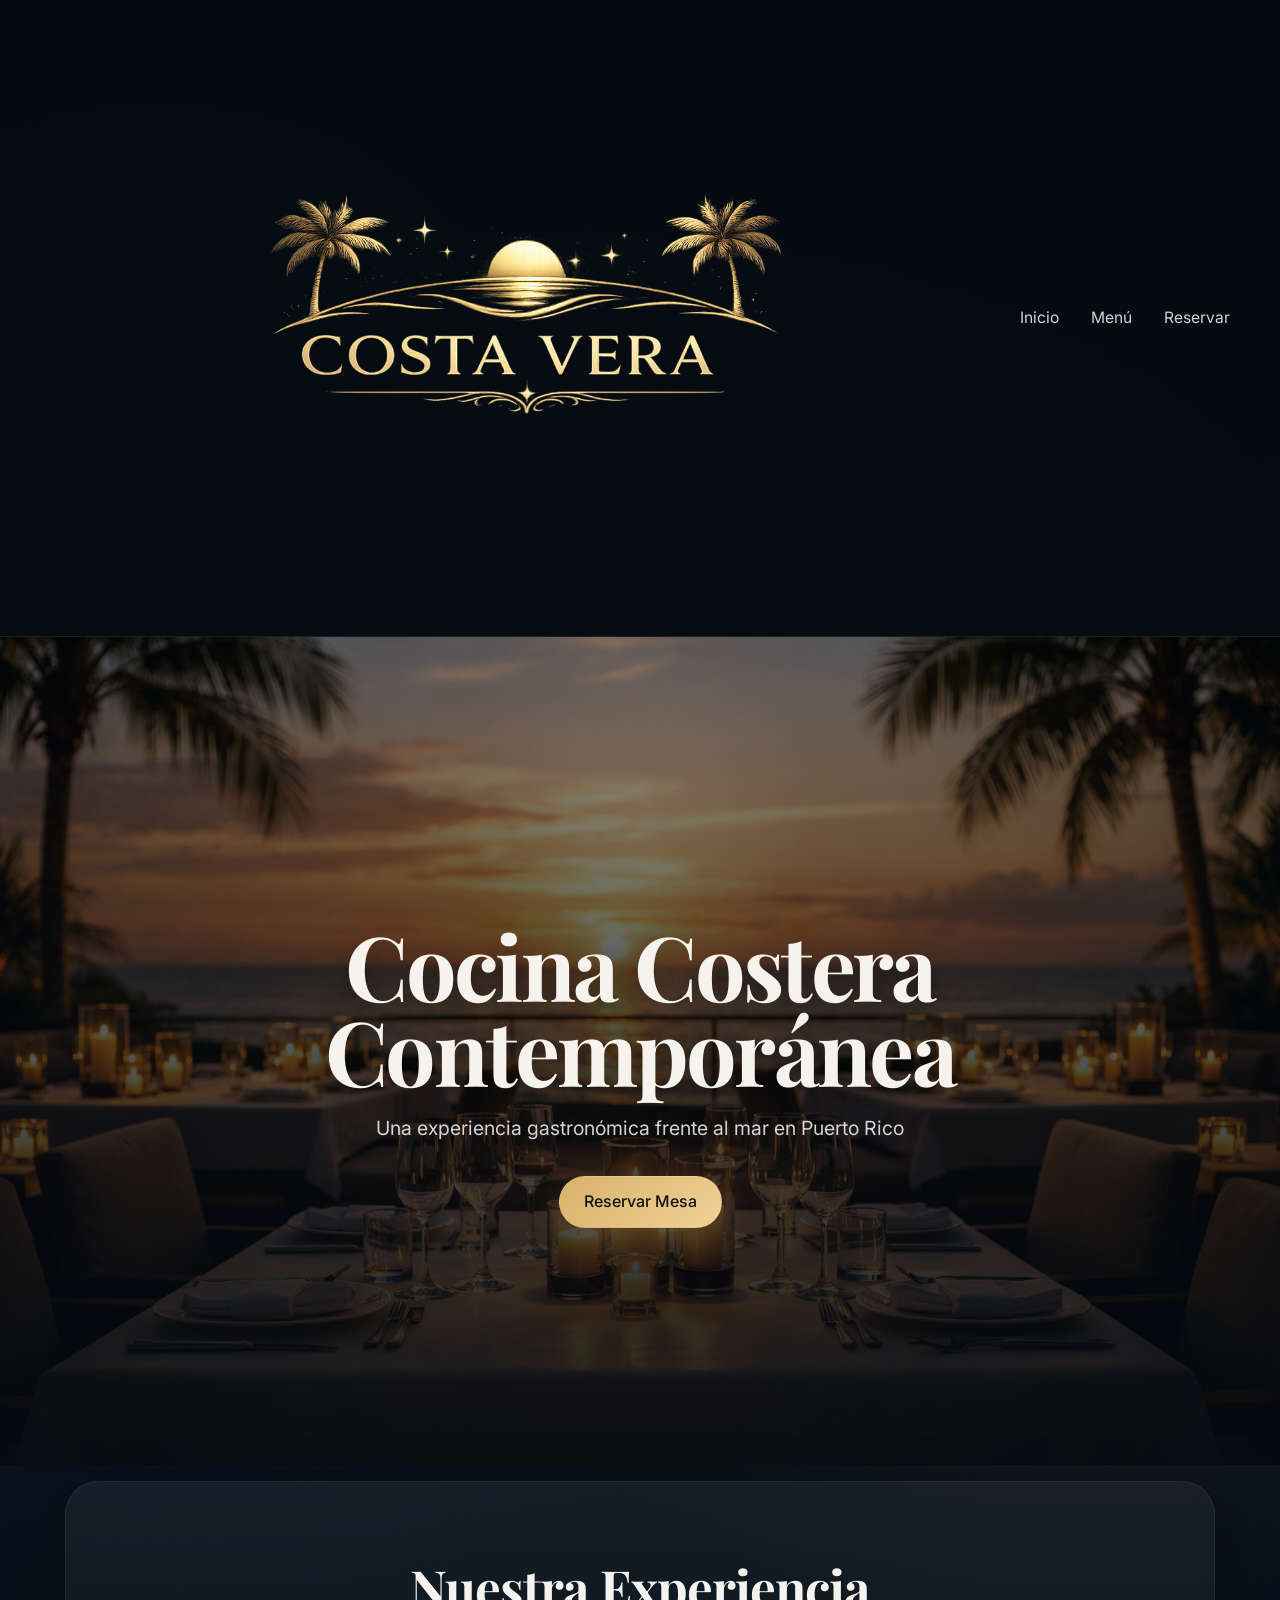
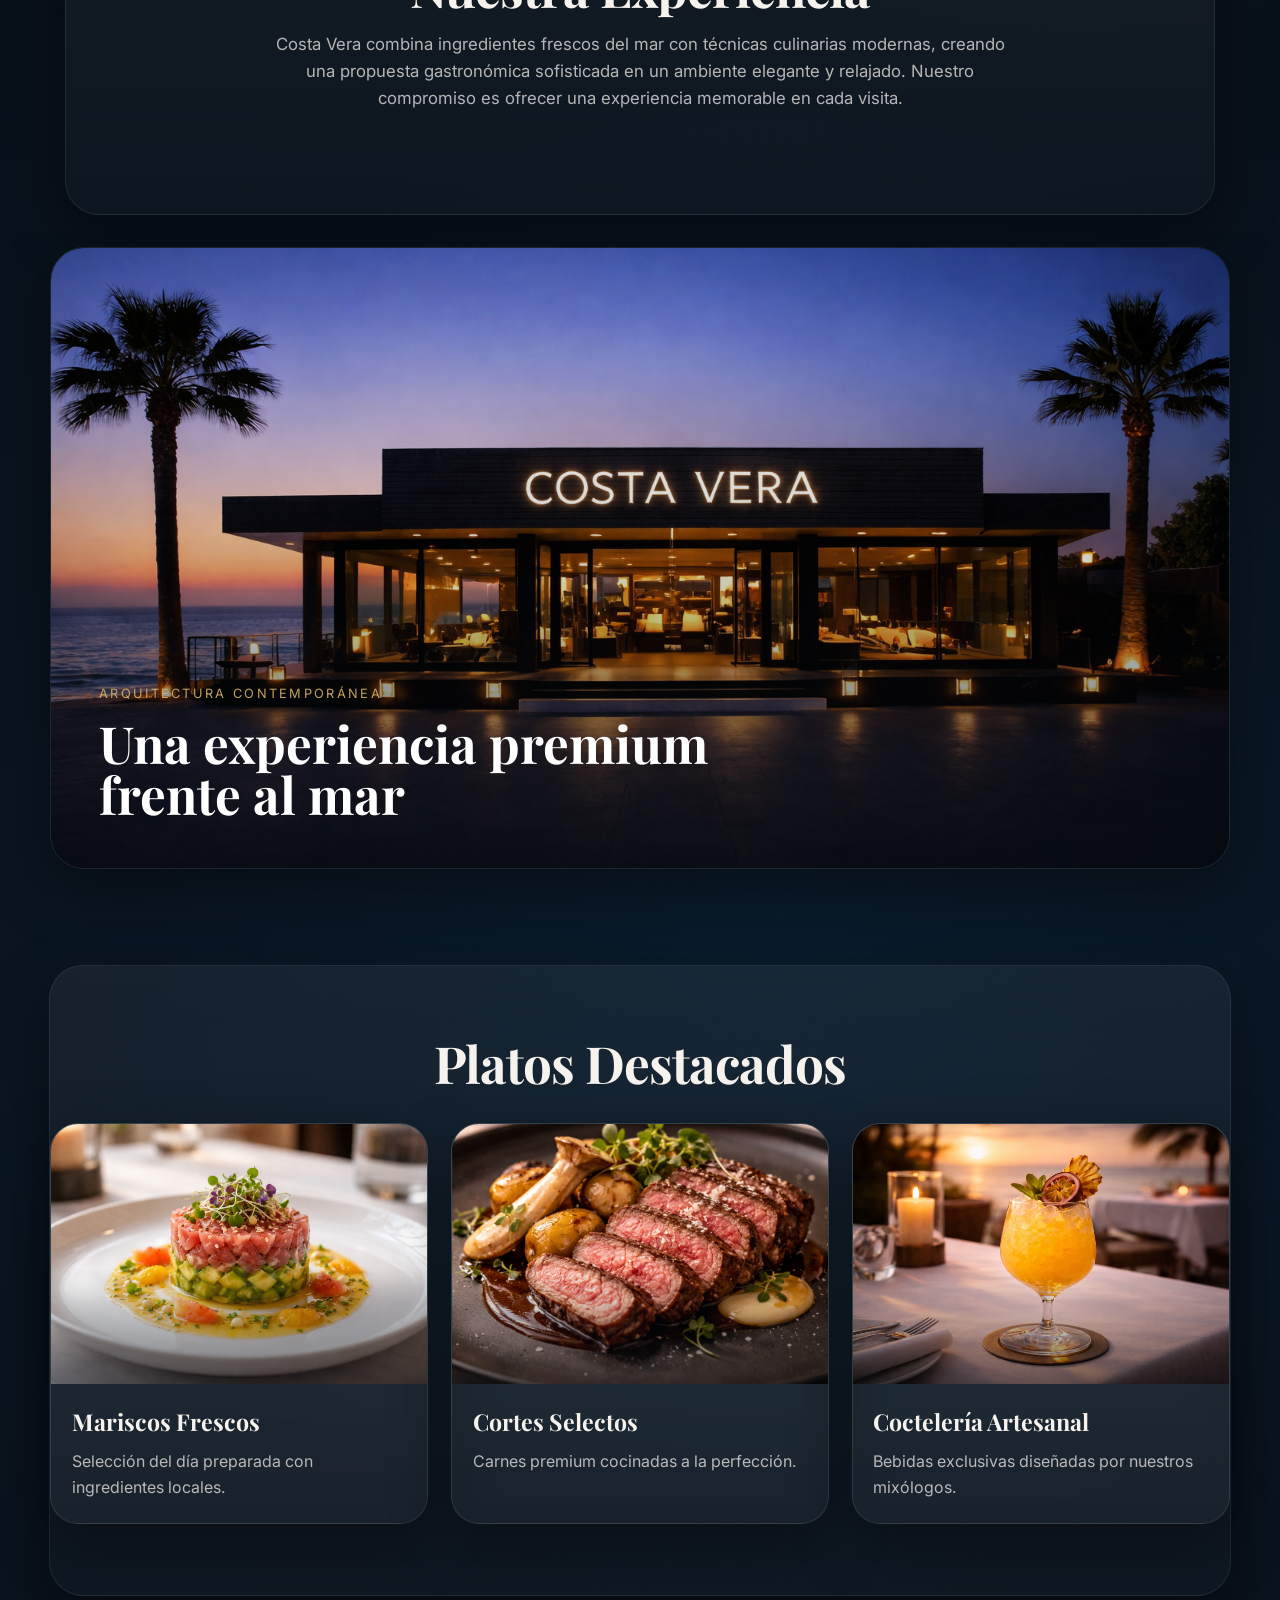
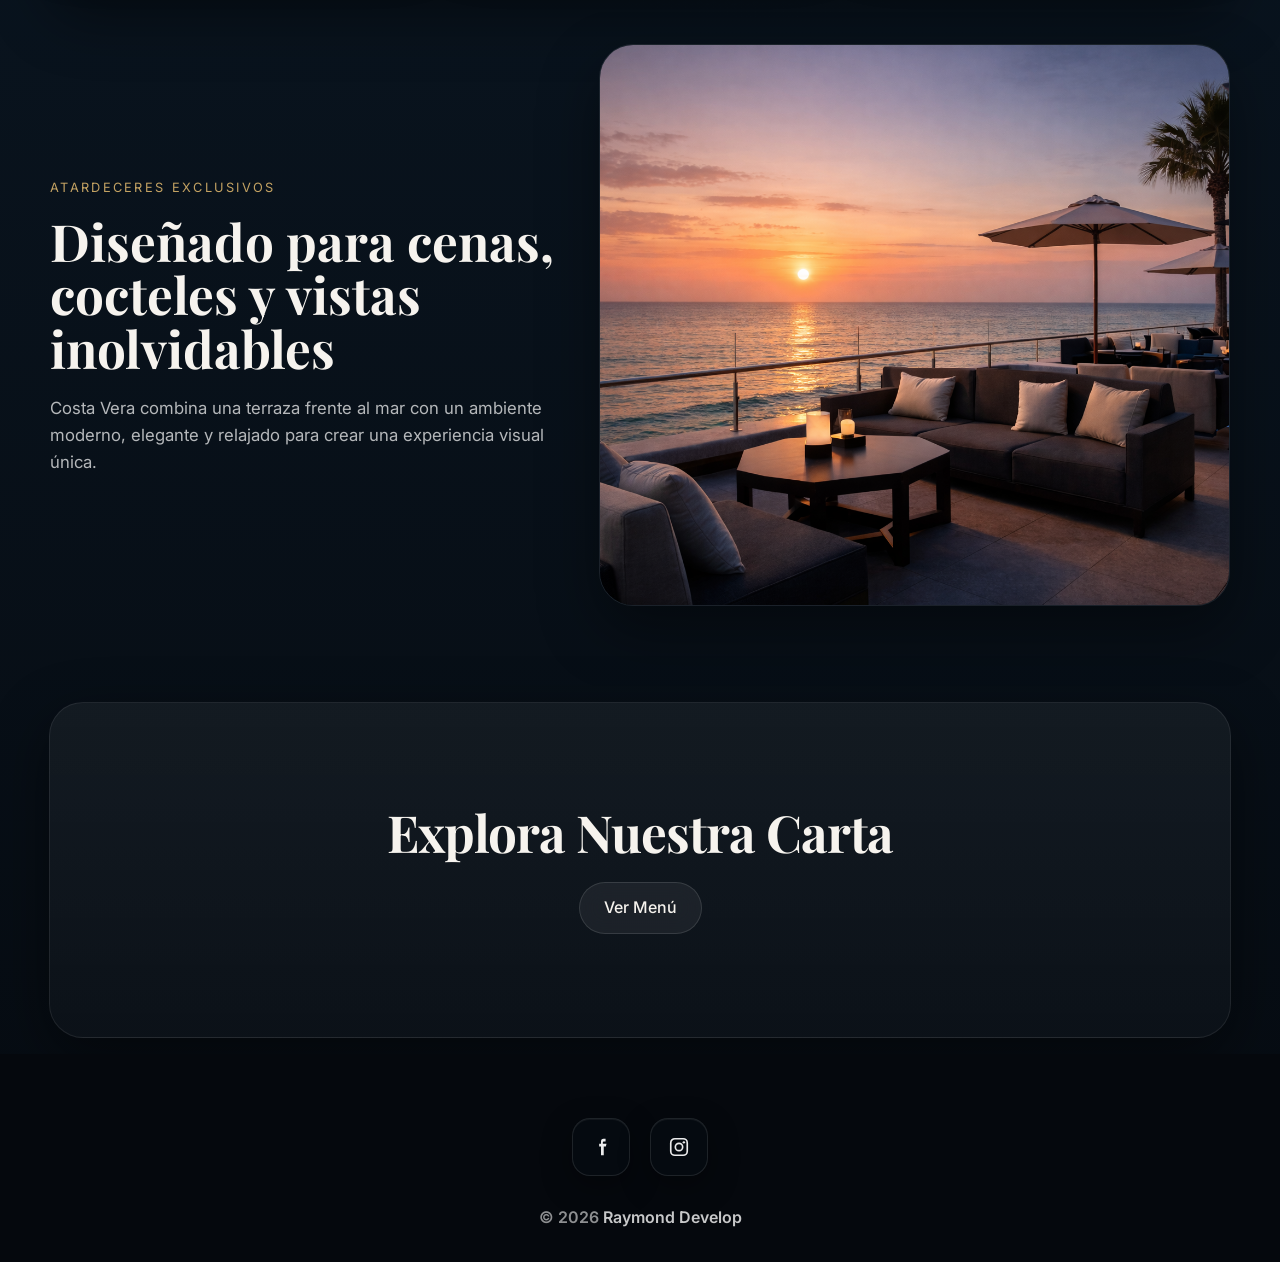
==== commit edf0504b: "Update index.html" ====
--- a/index.html
+++ b/index.html
@@ -18,8 +18,9 @@
   <!-- NAVBAR -->
   <header class="header">
     <div class="container nav">
-      <div class="logo">Costa Vera</div>
-
+<div class="logo">
+  <img src="assets/img/logo-costa-vera.png" alt="Costa Vera" class="header-logo">
+</div>
       <nav>
         <ul class="nav-links">
           <li><a href="index.html">Inicio</a></li>
@@ -33,7 +34,6 @@
   <!-- HERO -->
 <section class="hero">
   <div class="hero-overlay">
-    <img src="assets/img/logo-costa-vera.png" alt="Costa Vera" class="hero-logo">
     <h1>Cocina Costera Contemporánea</h1>
     <p>Una experiencia gastronómica frente al mar en Puerto Rico</p>
     <a href="reservas.html" class="btn-primary">Reservar Mesa</a>
--- a/css/styles.css
+++ b/css/styles.css
@@ -1203,3 +1203,19 @@
 body {
   overscroll-behavior-x: none;
 }
+.hero-overlay {
+  display: flex;
+  flex-direction: column;
+  align-items: center;
+  justify-content: center;
+  text-align: center;
+}
+
+.hero-logo {
+  display: block;
+  width: min(420px, 78vw);
+  height: auto;
+  margin: 0 auto 1.5rem;
+  object-fit: contain;
+  filter: drop-shadow(0 8px 28px rgba(0, 0, 0, 0.35));
+}
